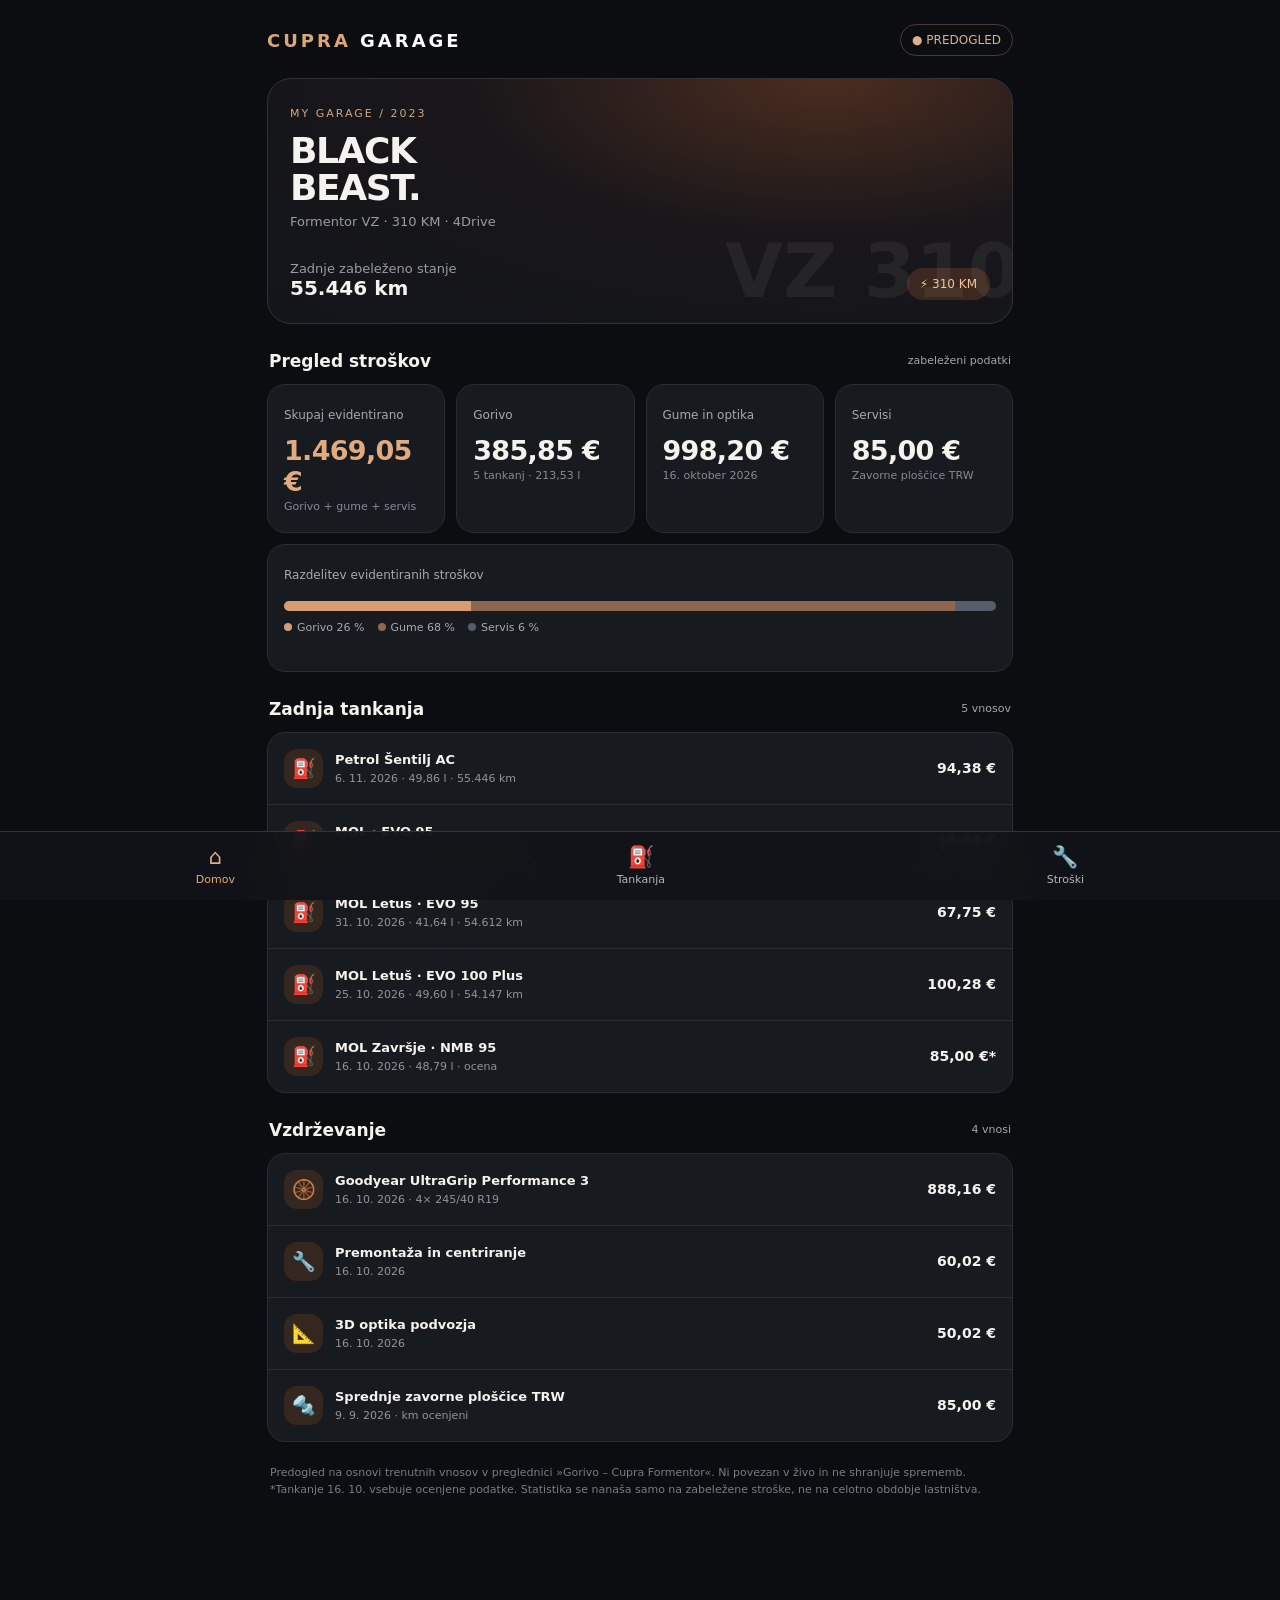
==== cupra-garage-preview.html @ 3c1d0a28 "Add files via upload" ====
<!doctype html><html lang="sl"><head><meta charset="utf-8"><meta name="viewport" content="width=device-width,initial-scale=1,viewport-fit=cover"><meta name="theme-color" content="#0d0f12"><title>Cupra Garage | Black Beast</title><style>:root{font-family:system-ui,-apple-system,Segoe UI,sans-serif;color:#f6f2ee;background:#0b0d10}*{box-sizing:border-box}body{margin:0}main{max-width:780px;margin:auto;padding:24px 17px 95px}.top{display:flex;align-items:center;justify-content:space-between;color:#c9c7c4;font-size:12px;letter-spacing:2px}.logo{font-weight:900;color:#d9a779;font-size:18px;letter-spacing:3px}.badge{border:1px solid #4a3a30;border-radius:40px;padding:8px 11px;color:#dcb18b;letter-spacing:0}.hero{margin-top:22px;background:radial-gradient(ellipse at 75% 0%,#4b2c1f 0%,#19171a 45%,#12151a 100%);border:1px solid #373034;border-radius:24px;padding:28px 22px 23px;min-height:225px;position:relative;overflow:hidden}.hero:after{content:'VZ 310';position:absolute;right:-8px;bottom:8px;font-size:75px;font-weight:900;opacity:.06;white-space:nowrap}.eyebrow{color:#d4a47f;font-size:11px;letter-spacing:2px;text-transform:uppercase}h1{font-size:36px;line-height:1.04;margin:12px 0 7px;letter-spacing:-1.4px}.muted{color:#9b9ca3;font-size:13px}.hero strong{font-size:20px}.hero .bottom{margin-top:32px;display:flex;justify-content:space-between;align-items:end}.pill{color:#f2c39d;background:#3c2820;border-radius:40px;padding:9px 13px;font-size:12px}.section{display:flex;justify-content:space-between;align-items:center;margin:27px 2px 13px}h2{font-size:17px;margin:0}.section span{color:#a6a6aa;font-size:11px}.grid{display:grid;grid-template-columns:1fr 1fr;gap:11px}.card{background:#171a1f;border:1px solid #292d33;border-radius:18px;padding:19px 16px;min-height:128px}.card small{color:#a6a8ae;font-size:12px}.value{font-size:27px;font-weight:800;margin:12px 0 3px;letter-spacing:-.7px}.value.copper{color:#e1ab7f}.hint{font-size:11px;color:#868b94}.wide{grid-column:span 2}.bar{height:10px;border-radius:20px;background:#303137;overflow:hidden;margin:18px 0 10px;display:flex}.bar i{display:block;background:#d89c72}.bar i:nth-child(2){background:#8f6651}.bar i:nth-child(3){background:#555d6b}.legend{display:flex;gap:13px;flex-wrap:wrap;font-size:11px;color:#aaa}.dot{display:inline-block;width:8px;height:8px;border-radius:100%;background:#d89c72;margin-right:5px}.list{background:#171a1f;border:1px solid #292d33;border-radius:18px;overflow:hidden}.row{display:flex;justify-content:space-between;align-items:center;gap:12px;padding:16px;border-bottom:1px solid #2a2c32}.row:last-child{border:0}.icon{height:39px;width:39px;border-radius:13px;background:#33271f;display:grid;place-items:center;font-size:19px;flex-shrink:0}.desc{flex:1;min-width:0}.desc b{font-size:13px;display:block}.desc small{font-size:11px;color:#92949b;display:block;margin-top:5px}.amount{font-size:14px;font-weight:800;white-space:nowrap}.foot{color:#777d87;font-size:11px;line-height:1.6;margin:22px 3px}.nav{position:fixed;bottom:0;left:0;right:0;background:#121418ed;backdrop-filter:blur(12px);border-top:1px solid #32343b;display:flex;justify-content:space-around;padding:13px 5px max(14px,env(safe-area-inset-bottom));z-index:5}.nav a{font-size:11px;text-decoration:none;color:#b5b6bd;text-align:center}.nav a.active{color:#e1ab7f}.nav a span{display:block;font-size:21px;margin-bottom:4px}@media(min-width:700px){.grid{grid-template-columns:repeat(4,1fr)}.wide{grid-column:span 4}}</style></head><body><main><div class="top"><div class="logo">CUPRA <span style="color:#fff">GARAGE</span></div><div class="badge">● PREDOGLED</div></div><section class="hero"><div class="eyebrow">MY GARAGE / 2023</div><h1>BLACK<br>BEAST.</h1><div class="muted">Formentor VZ · 310 KM · 4Drive</div><div class="bottom"><div><div class="muted">Zadnje zabeleženo stanje</div><strong>55.446 km</strong></div><div class="pill">⚡ 310 KM</div></div></section><div class="section"><h2>Pregled stroškov</h2><span>zabeleženi podatki</span></div><div class="grid"><div class="card"><small>Skupaj evidentirano</small><div class="value copper">1.469,05 €</div><div class="hint">Gorivo + gume + servis</div></div><div class="card"><small>Gorivo</small><div class="value">385,85 €</div><div class="hint">5 tankanj · 213,53 l</div></div><div class="card"><small>Gume in optika</small><div class="value">998,20 €</div><div class="hint">16. oktober 2026</div></div><div class="card"><small>Servisi</small><div class="value">85,00 €</div><div class="hint">Zavorne ploščice TRW</div></div><div class="card wide"><small>Razdelitev evidentiranih stroškov</small><div class="bar"><i style="width:26.28%"></i><i style="width:67.99%"></i><i style="width:5.73%"></i></div><div class="legend"><span><i class="dot"></i>Gorivo 26 %</span><span><i class="dot" style="background:#8f6651"></i>Gume 68 %</span><span><i class="dot" style="background:#555d6b"></i>Servis 6 %</span></div></div></div><div class="section" id="tankanja"><h2>Zadnja tankanja</h2><span>5 vnosov</span></div><div class="list"><div class="row"><div class="icon">⛽</div><div class="desc"><b>Petrol Šentilj AC</b><small>6. 11. 2026 · 49,86 l · 55.446 km</small></div><div class="amount">94,38 €</div></div><div class="row"><div class="icon">⛽</div><div class="desc"><b>MOL · EVO 95</b><small>5. 11. 2026 · 23,64 l · 54.857 km</small></div><div class="amount">38,44 €</div></div><div class="row"><div class="icon">⛽</div><div class="desc"><b>MOL Letuš · EVO 95</b><small>31. 10. 2026 · 41,64 l · 54.612 km</small></div><div class="amount">67,75 €</div></div><div class="row"><div class="icon">⛽</div><div class="desc"><b>MOL Letuš · EVO 100 Plus</b><small>25. 10. 2026 · 49,60 l · 54.147 km</small></div><div class="amount">100,28 €</div></div><div class="row"><div class="icon">⛽</div><div class="desc"><b>MOL Završje · NMB 95</b><small>16. 10. 2026 · 48,79 l · ocena</small></div><div class="amount">85,00 €*</div></div></div><div class="section" id="stroski"><h2>Vzdrževanje</h2><span>4 vnosi</span></div><div class="list"><div class="row"><div class="icon">🛞</div><div class="desc"><b>Goodyear UltraGrip Performance 3</b><small>16. 10. 2026 · 4× 245/40 R19</small></div><div class="amount">888,16 €</div></div><div class="row"><div class="icon">🔧</div><div class="desc"><b>Premontaža in centriranje</b><small>16. 10. 2026</small></div><div class="amount">60,02 €</div></div><div class="row"><div class="icon">📐</div><div class="desc"><b>3D optika podvozja</b><small>16. 10. 2026</small></div><div class="amount">50,02 €</div></div><div class="row"><div class="icon">🔩</div><div class="desc"><b>Sprednje zavorne ploščice TRW</b><small>9. 9. 2026 · km ocenjeni</small></div><div class="amount">85,00 €</div></div></div><p class="foot">Predogled na osnovi trenutnih vnosov v preglednici »Gorivo – Cupra Formentor«. Ni povezan v živo in ne shranjuje sprememb. *Tankanje 16. 10. vsebuje ocenjene podatke. Statistika se nanaša samo na zabeležene stroške, ne na celotno obdobje lastništva.</p></main><nav class="nav"><a class="active" href="#"><span>⌂</span>Domov</a><a href="#tankanja"><span>⛽</span>Tankanja</a><a href="#stroski"><span>🔧</span>Stroški</a></nav></body></html>
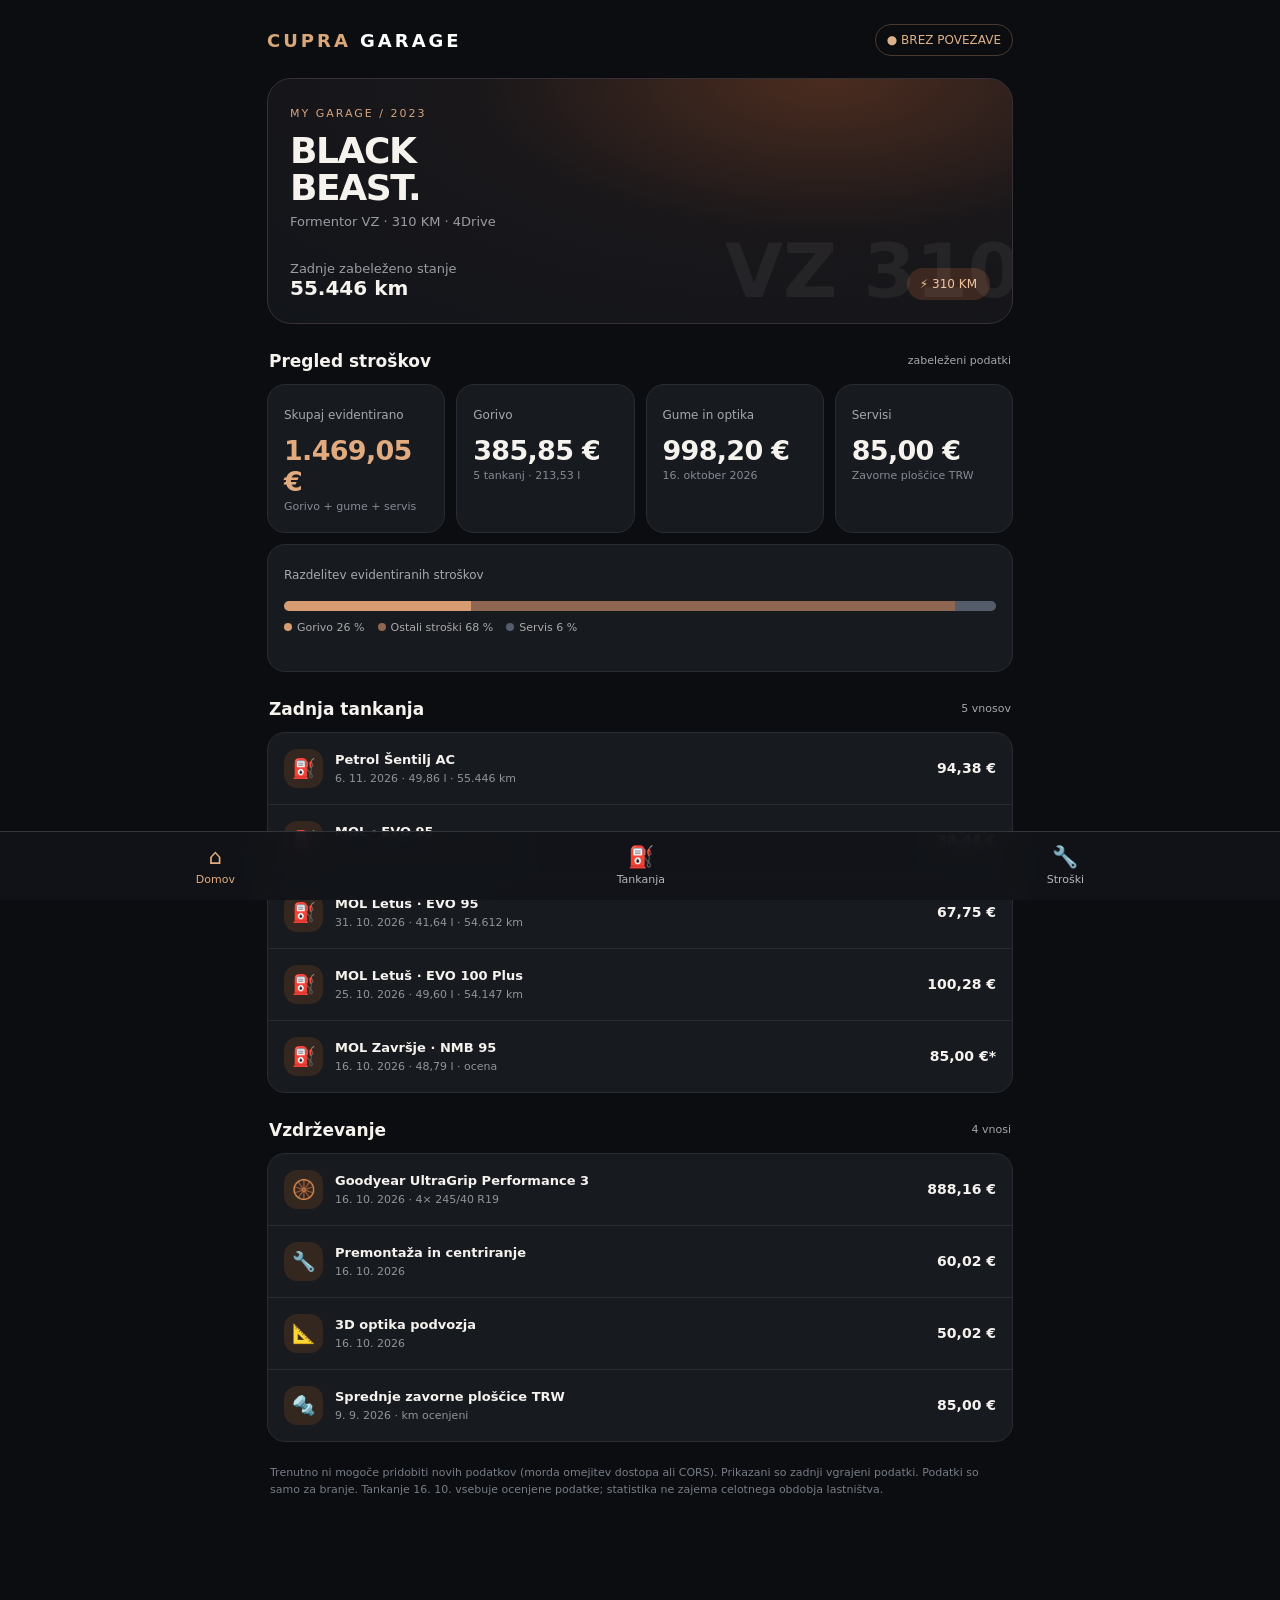
==== commit b2b416c9: "Add files via upload" ====
--- a/cupra-garage-preview.html
+++ b/cupra-garage-preview.html
@@ -1 +1,41 @@
-<!doctype html><html lang="sl"><head><meta charset="utf-8"><meta name="viewport" content="width=device-width,initial-scale=1,viewport-fit=cover"><meta name="theme-color" content="#0d0f12"><title>Cupra Garage | Black Beast</title><style>:root{font-family:system-ui,-apple-system,Segoe UI,sans-serif;color:#f6f2ee;background:#0b0d10}*{box-sizing:border-box}body{margin:0}main{max-width:780px;margin:auto;padding:24px 17px 95px}.top{display:flex;align-items:center;justify-content:space-between;color:#c9c7c4;font-size:12px;letter-spacing:2px}.logo{font-weight:900;color:#d9a779;font-size:18px;letter-spacing:3px}.badge{border:1px solid #4a3a30;border-radius:40px;padding:8px 11px;color:#dcb18b;letter-spacing:0}.hero{margin-top:22px;background:radial-gradient(ellipse at 75% 0%,#4b2c1f 0%,#19171a 45%,#12151a 100%);border:1px solid #373034;border-radius:24px;padding:28px 22px 23px;min-height:225px;position:relative;overflow:hidden}.hero:after{content:'VZ 310';position:absolute;right:-8px;bottom:8px;font-size:75px;font-weight:900;opacity:.06;white-space:nowrap}.eyebrow{color:#d4a47f;font-size:11px;letter-spacing:2px;text-transform:uppercase}h1{font-size:36px;line-height:1.04;margin:12px 0 7px;letter-spacing:-1.4px}.muted{color:#9b9ca3;font-size:13px}.hero strong{font-size:20px}.hero .bottom{margin-top:32px;display:flex;justify-content:space-between;align-items:end}.pill{color:#f2c39d;background:#3c2820;border-radius:40px;padding:9px 13px;font-size:12px}.section{display:flex;justify-content:space-between;align-items:center;margin:27px 2px 13px}h2{font-size:17px;margin:0}.section span{color:#a6a6aa;font-size:11px}.grid{display:grid;grid-template-columns:1fr 1fr;gap:11px}.card{background:#171a1f;border:1px solid #292d33;border-radius:18px;padding:19px 16px;min-height:128px}.card small{color:#a6a8ae;font-size:12px}.value{font-size:27px;font-weight:800;margin:12px 0 3px;letter-spacing:-.7px}.value.copper{color:#e1ab7f}.hint{font-size:11px;color:#868b94}.wide{grid-column:span 2}.bar{height:10px;border-radius:20px;background:#303137;overflow:hidden;margin:18px 0 10px;display:flex}.bar i{display:block;background:#d89c72}.bar i:nth-child(2){background:#8f6651}.bar i:nth-child(3){background:#555d6b}.legend{display:flex;gap:13px;flex-wrap:wrap;font-size:11px;color:#aaa}.dot{display:inline-block;width:8px;height:8px;border-radius:100%;background:#d89c72;margin-right:5px}.list{background:#171a1f;border:1px solid #292d33;border-radius:18px;overflow:hidden}.row{display:flex;justify-content:space-between;align-items:center;gap:12px;padding:16px;border-bottom:1px solid #2a2c32}.row:last-child{border:0}.icon{height:39px;width:39px;border-radius:13px;background:#33271f;display:grid;place-items:center;font-size:19px;flex-shrink:0}.desc{flex:1;min-width:0}.desc b{font-size:13px;display:block}.desc small{font-size:11px;color:#92949b;display:block;margin-top:5px}.amount{font-size:14px;font-weight:800;white-space:nowrap}.foot{color:#777d87;font-size:11px;line-height:1.6;margin:22px 3px}.nav{position:fixed;bottom:0;left:0;right:0;background:#121418ed;backdrop-filter:blur(12px);border-top:1px solid #32343b;display:flex;justify-content:space-around;padding:13px 5px max(14px,env(safe-area-inset-bottom));z-index:5}.nav a{font-size:11px;text-decoration:none;color:#b5b6bd;text-align:center}.nav a.active{color:#e1ab7f}.nav a span{display:block;font-size:21px;margin-bottom:4px}@media(min-width:700px){.grid{grid-template-columns:repeat(4,1fr)}.wide{grid-column:span 4}}</style></head><body><main><div class="top"><div class="logo">CUPRA <span style="color:#fff">GARAGE</span></div><div class="badge">● PREDOGLED</div></div><section class="hero"><div class="eyebrow">MY GARAGE / 2023</div><h1>BLACK<br>BEAST.</h1><div class="muted">Formentor VZ · 310 KM · 4Drive</div><div class="bottom"><div><div class="muted">Zadnje zabeleženo stanje</div><strong>55.446 km</strong></div><div class="pill">⚡ 310 KM</div></div></section><div class="section"><h2>Pregled stroškov</h2><span>zabeleženi podatki</span></div><div class="grid"><div class="card"><small>Skupaj evidentirano</small><div class="value copper">1.469,05 €</div><div class="hint">Gorivo + gume + servis</div></div><div class="card"><small>Gorivo</small><div class="value">385,85 €</div><div class="hint">5 tankanj · 213,53 l</div></div><div class="card"><small>Gume in optika</small><div class="value">998,20 €</div><div class="hint">16. oktober 2026</div></div><div class="card"><small>Servisi</small><div class="value">85,00 €</div><div class="hint">Zavorne ploščice TRW</div></div><div class="card wide"><small>Razdelitev evidentiranih stroškov</small><div class="bar"><i style="width:26.28%"></i><i style="width:67.99%"></i><i style="width:5.73%"></i></div><div class="legend"><span><i class="dot"></i>Gorivo 26 %</span><span><i class="dot" style="background:#8f6651"></i>Gume 68 %</span><span><i class="dot" style="background:#555d6b"></i>Servis 6 %</span></div></div></div><div class="section" id="tankanja"><h2>Zadnja tankanja</h2><span>5 vnosov</span></div><div class="list"><div class="row"><div class="icon">⛽</div><div class="desc"><b>Petrol Šentilj AC</b><small>6. 11. 2026 · 49,86 l · 55.446 km</small></div><div class="amount">94,38 €</div></div><div class="row"><div class="icon">⛽</div><div class="desc"><b>MOL · EVO 95</b><small>5. 11. 2026 · 23,64 l · 54.857 km</small></div><div class="amount">38,44 €</div></div><div class="row"><div class="icon">⛽</div><div class="desc"><b>MOL Letuš · EVO 95</b><small>31. 10. 2026 · 41,64 l · 54.612 km</small></div><div class="amount">67,75 €</div></div><div class="row"><div class="icon">⛽</div><div class="desc"><b>MOL Letuš · EVO 100 Plus</b><small>25. 10. 2026 · 49,60 l · 54.147 km</small></div><div class="amount">100,28 €</div></div><div class="row"><div class="icon">⛽</div><div class="desc"><b>MOL Završje · NMB 95</b><small>16. 10. 2026 · 48,79 l · ocena</small></div><div class="amount">85,00 €*</div></div></div><div class="section" id="stroski"><h2>Vzdrževanje</h2><span>4 vnosi</span></div><div class="list"><div class="row"><div class="icon">🛞</div><div class="desc"><b>Goodyear UltraGrip Performance 3</b><small>16. 10. 2026 · 4× 245/40 R19</small></div><div class="amount">888,16 €</div></div><div class="row"><div class="icon">🔧</div><div class="desc"><b>Premontaža in centriranje</b><small>16. 10. 2026</small></div><div class="amount">60,02 €</div></div><div class="row"><div class="icon">📐</div><div class="desc"><b>3D optika podvozja</b><small>16. 10. 2026</small></div><div class="amount">50,02 €</div></div><div class="row"><div class="icon">🔩</div><div class="desc"><b>Sprednje zavorne ploščice TRW</b><small>9. 9. 2026 · km ocenjeni</small></div><div class="amount">85,00 €</div></div></div><p class="foot">Predogled na osnovi trenutnih vnosov v preglednici »Gorivo – Cupra Formentor«. Ni povezan v živo in ne shranjuje sprememb. *Tankanje 16. 10. vsebuje ocenjene podatke. Statistika se nanaša samo na zabeležene stroške, ne na celotno obdobje lastništva.</p></main><nav class="nav"><a class="active" href="#"><span>⌂</span>Domov</a><a href="#tankanja"><span>⛽</span>Tankanja</a><a href="#stroski"><span>🔧</span>Stroški</a></nav></body></html>
+<!doctype html><html lang="sl"><head><meta charset="utf-8"><meta name="viewport" content="width=device-width,initial-scale=1,viewport-fit=cover"><meta name="theme-color" content="#0d0f12"><title>Cupra Garage | Black Beast</title><style>:root{font-family:system-ui,-apple-system,Segoe UI,sans-serif;color:#f6f2ee;background:#0b0d10}*{box-sizing:border-box}body{margin:0}main{max-width:780px;margin:auto;padding:24px 17px 95px}.top{display:flex;align-items:center;justify-content:space-between;color:#c9c7c4;font-size:12px;letter-spacing:2px}.logo{font-weight:900;color:#d9a779;font-size:18px;letter-spacing:3px}.badge{border:1px solid #4a3a30;border-radius:40px;padding:8px 11px;color:#dcb18b;letter-spacing:0}.hero{margin-top:22px;background:radial-gradient(ellipse at 75% 0%,#4b2c1f 0%,#19171a 45%,#12151a 100%);border:1px solid #373034;border-radius:24px;padding:28px 22px 23px;min-height:225px;position:relative;overflow:hidden}.hero:after{content:'VZ 310';position:absolute;right:-8px;bottom:8px;font-size:75px;font-weight:900;opacity:.06;white-space:nowrap}.eyebrow{color:#d4a47f;font-size:11px;letter-spacing:2px;text-transform:uppercase}h1{font-size:36px;line-height:1.04;margin:12px 0 7px;letter-spacing:-1.4px}.muted{color:#9b9ca3;font-size:13px}.hero strong{font-size:20px}.hero .bottom{margin-top:32px;display:flex;justify-content:space-between;align-items:end}.pill{color:#f2c39d;background:#3c2820;border-radius:40px;padding:9px 13px;font-size:12px}.section{display:flex;justify-content:space-between;align-items:center;margin:27px 2px 13px}h2{font-size:17px;margin:0}.section span{color:#a6a6aa;font-size:11px}.grid{display:grid;grid-template-columns:1fr 1fr;gap:11px}.card{background:#171a1f;border:1px solid #292d33;border-radius:18px;padding:19px 16px;min-height:128px}.card small{color:#a6a8ae;font-size:12px}.value{font-size:27px;font-weight:800;margin:12px 0 3px;letter-spacing:-.7px}.value.copper{color:#e1ab7f}.hint{font-size:11px;color:#868b94}.wide{grid-column:span 2}.bar{height:10px;border-radius:20px;background:#303137;overflow:hidden;margin:18px 0 10px;display:flex}.bar i{display:block;background:#d89c72}.bar i:nth-child(2){background:#8f6651}.bar i:nth-child(3){background:#555d6b}.legend{display:flex;gap:13px;flex-wrap:wrap;font-size:11px;color:#aaa}.dot{display:inline-block;width:8px;height:8px;border-radius:100%;background:#d89c72;margin-right:5px}.list{background:#171a1f;border:1px solid #292d33;border-radius:18px;overflow:hidden}.row{display:flex;justify-content:space-between;align-items:center;gap:12px;padding:16px;border-bottom:1px solid #2a2c32}.row:last-child{border:0}.icon{height:39px;width:39px;border-radius:13px;background:#33271f;display:grid;place-items:center;font-size:19px;flex-shrink:0}.desc{flex:1;min-width:0}.desc b{font-size:13px;display:block}.desc small{font-size:11px;color:#92949b;display:block;margin-top:5px}.amount{font-size:14px;font-weight:800;white-space:nowrap}.foot{color:#777d87;font-size:11px;line-height:1.6;margin:22px 3px}.nav{position:fixed;bottom:0;left:0;right:0;background:#121418ed;backdrop-filter:blur(12px);border-top:1px solid #32343b;display:flex;justify-content:space-around;padding:13px 5px max(14px,env(safe-area-inset-bottom));z-index:5}.nav a{font-size:11px;text-decoration:none;color:#b5b6bd;text-align:center}.nav a.active{color:#e1ab7f}.nav a span{display:block;font-size:21px;margin-bottom:4px}@media(min-width:700px){.grid{grid-template-columns:repeat(4,1fr)}.wide{grid-column:span 4}}</style></head><body><main><div class="top"><div class="logo">CUPRA <span style="color:#fff">GARAGE</span></div><div class="badge">● POVEZOVANJE</div></div><section class="hero"><div class="eyebrow">MY GARAGE / 2023</div><h1>BLACK<br>BEAST.</h1><div class="muted">Formentor VZ · 310 KM · 4Drive</div><div class="bottom"><div><div class="muted">Zadnje zabeleženo stanje</div><strong id="odometer">55.446 km</strong></div><div class="pill">⚡ 310 KM</div></div></section><div class="section"><h2>Pregled stroškov</h2><span>zabeleženi podatki</span></div><div class="grid"><div class="card"><small>Skupaj evidentirano</small><div class="value copper"><span id="total">1.469,05 €</span></div><div class="hint">Gorivo + gume + servis</div></div><div class="card"><small>Gorivo</small><div class="value"><span id="fuelSum">385,85 €</span></div><div class="hint"><span id="fuelHint">5 tankanj · 213,53 l</span></div></div><div class="card"><small>Gume in optika</small><div class="value"><span id="costSum">998,20 €</span></div><div class="hint">16. oktober 2026</div></div><div class="card"><small>Servisi</small><div class="value"><span id="serviceSum">85,00 €</span></div><div class="hint">Zavorne ploščice TRW</div></div><div class="card wide"><small>Razdelitev evidentiranih stroškov</small><div class="bar"><i id="fuelBar" style="width:26.28%"></i><i id="costBar" style="width:67.99%"></i><i id="serviceBar" style="width:5.73%"></i></div><div class="legend"><span><i class="dot"></i><span id="fuelPct">Gorivo 26 %</span></span><span><i class="dot" style="background:#8f6651"></i><span id="costPct">Ostali stroški 68 %</span></span><span><i class="dot" style="background:#555d6b"></i><span id="servicePct">Servis 6 %</span></span></div></div></div><div class="section" id="tankanja"><h2>Zadnja tankanja</h2><span id="fuelCount">5 vnosov</span></div><div class="list" id="fuelList"><div class="row"><div class="icon">⛽</div><div class="desc"><b>Petrol Šentilj AC</b><small>6. 11. 2026 · 49,86 l · 55.446 km</small></div><div class="amount">94,38 €</div></div><div class="row"><div class="icon">⛽</div><div class="desc"><b>MOL · EVO 95</b><small>5. 11. 2026 · 23,64 l · 54.857 km</small></div><div class="amount">38,44 €</div></div><div class="row"><div class="icon">⛽</div><div class="desc"><b>MOL Letuš · EVO 95</b><small>31. 10. 2026 · 41,64 l · 54.612 km</small></div><div class="amount">67,75 €</div></div><div class="row"><div class="icon">⛽</div><div class="desc"><b>MOL Letuš · EVO 100 Plus</b><small>25. 10. 2026 · 49,60 l · 54.147 km</small></div><div class="amount">100,28 €</div></div><div class="row"><div class="icon">⛽</div><div class="desc"><b>MOL Završje · NMB 95</b><small>16. 10. 2026 · 48,79 l · ocena</small></div><div class="amount">85,00 €*</div></div></div><div class="section" id="stroski"><h2>Vzdrževanje</h2><span id="maintenanceCount">4 vnosi</span></div><div class="list" id="maintenanceList"><div class="row"><div class="icon">🛞</div><div class="desc"><b>Goodyear UltraGrip Performance 3</b><small>16. 10. 2026 · 4× 245/40 R19</small></div><div class="amount">888,16 €</div></div><div class="row"><div class="icon">🔧</div><div class="desc"><b>Premontaža in centriranje</b><small>16. 10. 2026</small></div><div class="amount">60,02 €</div></div><div class="row"><div class="icon">📐</div><div class="desc"><b>3D optika podvozja</b><small>16. 10. 2026</small></div><div class="amount">50,02 €</div></div><div class="row"><div class="icon">🔩</div><div class="desc"><b>Sprednje zavorne ploščice TRW</b><small>9. 9. 2026 · km ocenjeni</small></div><div class="amount"><span id="serviceSum">85,00 €</span></div></div></div><p class="foot"><span id="syncStatus">Prikazani so zadnji vgrajeni podatki. Povezujem se s preglednico …</span> Podatki so samo za branje. Tankanje 16. 10. vsebuje ocenjene podatke; statistika ne zajema celotnega obdobja lastništva.</p></main><nav class="nav"><a class="active" href="#"><span>⌂</span>Domov</a><a href="#tankanja"><span>⛽</span>Tankanja</a><a href="#stroski"><span>🔧</span>Stroški</a></nav><script>
+const API_URL='https://script.google.com/macros/s/AKfycbz-SVo5EAgJ5OtuRPjExU_SezVSRRX81LytZXfT2G-XsERzn677CKY4XsHwgW8qG3YYng/exec';
+const $=id=>document.getElementById(id);
+const num=v=>{const t=String(v??'').replace(/\s/g,'').replace(/[^0-9,.-]/g,'');return Number(t.includes(',')?t.replace(/\./g,'').replace(',','.'):t)||0};
+const eur=v=>new Intl.NumberFormat('sl-SI',{style:'currency',currency:'EUR'}).format(v);
+const km=v=>new Intl.NumberFormat('sl-SI',{maximumFractionDigits:0}).format(v)+' km';
+const esc=v=>String(v??'').replace(/[&<>"']/g,c=>({'&':'&amp;','<':'&lt;','>':'&gt;','"':'&quot;',"'":'&#39;'}[c]));
+const row=(icon,title,detail,amount)=>`<div class="row"><div class="icon">${icon}</div><div class="desc"><b>${esc(title)}</b><small>${esc(detail)}</small></div><div class="amount">${eur(amount)}</div></div>`;
+const dateKey=v=>{const m=String(v||'').match(/(\d{1,2})\.\s*(\d{1,2})\.\s*(\d{4})/);return m?Number(m[3])*10000+Number(m[2])*100+Number(m[1]):0};
+async function sync(){
+ try{
+  const response=await fetch(API_URL+'?t='+Date.now(),{redirect:'follow',cache:'no-store'});
+  if(!response.ok)throw new Error('HTTP '+response.status);
+  const data=await response.json();
+  if(data.status!=='ok'||!Array.isArray(data.fuel)||!Array.isArray(data.costs)||!Array.isArray(data.services))throw new Error('Nepričakovan odgovor API');
+  const fuel=data.fuel, costs=data.costs, services=data.services;
+  const fs=fuel.reduce((a,r)=>a+num(r['Znesek (€)']),0);
+  const cs=costs.reduce((a,r)=>a+num(r['Znesek (€)']),0);
+  const ss=services.reduce((a,r)=>a+num(r['Strošek (€)']),0);
+  const sum=fs+cs+ss;
+  $('total').textContent=eur(sum);$('fuelSum').textContent=eur(fs);$('costSum').textContent=eur(cs);$('serviceSum').textContent=eur(ss);
+  const liters=fuel.reduce((a,r)=>a+num(r['Litri (izračun)']),0);
+  $('fuelHint').textContent=`${fuel.length} tankanj · ${new Intl.NumberFormat('sl-SI',{maximumFractionDigits:2}).format(liters)} l`;
+  const odos=[...fuel.map(r=>num(r['Kilometri'])),...costs.map(r=>num(r['Kilometri'])),...services.map(r=>num(r['Kilometri']))].filter(Boolean);
+  if(odos.length)$('odometer').textContent=km(Math.max(...odos));
+  for(const [key,val] of [['fuel',fs],['cost',cs],['service',ss]]){
+   $(key+'Bar').style.width=(sum?100*val/sum:0)+'%';
+   $(key+'Pct').textContent=({fuel:'Gorivo ',cost:'Ostali stroški ',service:'Servisi '})[key]+(sum?Math.round(100*val/sum):0)+' %';
+  }
+  const sortedFuel=[...fuel].sort((a,b)=>dateKey(b['Datum'])-dateKey(a['Datum']));
+  $('fuelList').innerHTML=sortedFuel.map(r=>row('⛽',r['Črpalka']||'Tankanje',`${r['Datum']||''} · ${r['Litri (izračun)']||'?'} l · ${r['Kilometri']?km(num(r['Kilometri'])):'brez km'}${/ocen/i.test(r['Opomba']||'')?' · ocena':''}`,num(r['Znesek (€)']))).join('')||'<div class="row">Ni vnosov</div>';
+  $('fuelCount').textContent=fuel.length+' vnosov';
+  const all=[...costs.map(r=>({date:r['Datum'],title:r['Opis']||r['Kategorija'],detail:r['Kategorija']||'',amount:num(r['Znesek (€)']),icon:'🛞'})),...services.map(r=>({date:r['Datum'],title:r['Opravljeno delo']||r['Vrsta servisa'],detail:r['Vrsta servisa']||'',amount:num(r['Strošek (€)']),icon:'🔧'}))].sort((a,b)=>dateKey(b.date)-dateKey(a.date));
+  $('maintenanceList').innerHTML=all.map(r=>row(r.icon,r.title,`${r.date||''} · ${r.detail}`,r.amount)).join('')||'<div class="row">Ni vnosov</div>';
+  $('maintenanceCount').textContent=all.length+' vnosov';
+  document.querySelector('.badge').textContent='● POVEZANO';
+  $('syncStatus').textContent='Podatki iz Google Sheets, osveženi '+new Date().toLocaleString('sl-SI')+'.';
+ }catch(e){console.error('Cupra Garage sync:',e);document.querySelector('.badge').textContent='● BREZ POVEZAVE';$('syncStatus').textContent='Trenutno ni mogoče pridobiti novih podatkov (morda omejitev dostopa ali CORS). Prikazani so zadnji vgrajeni podatki. ';}
+}
+sync();
+</script></body></html>
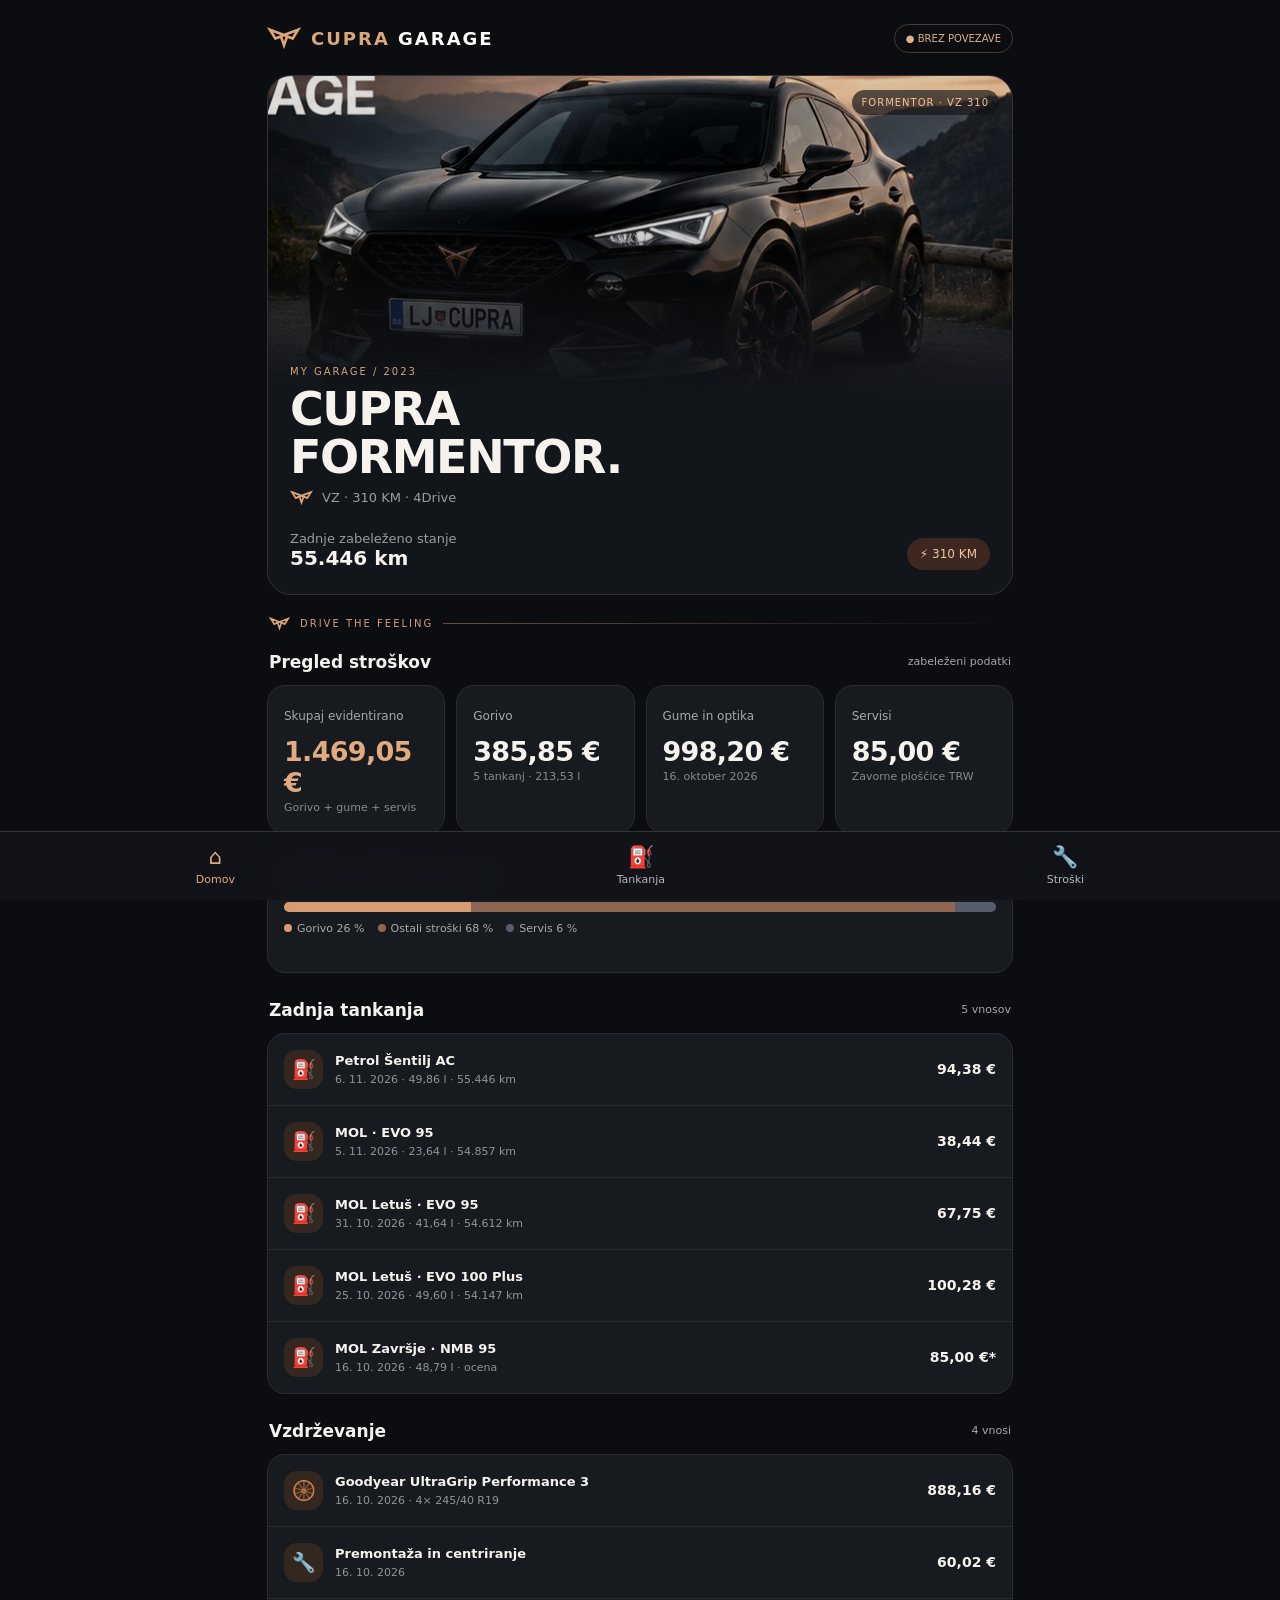
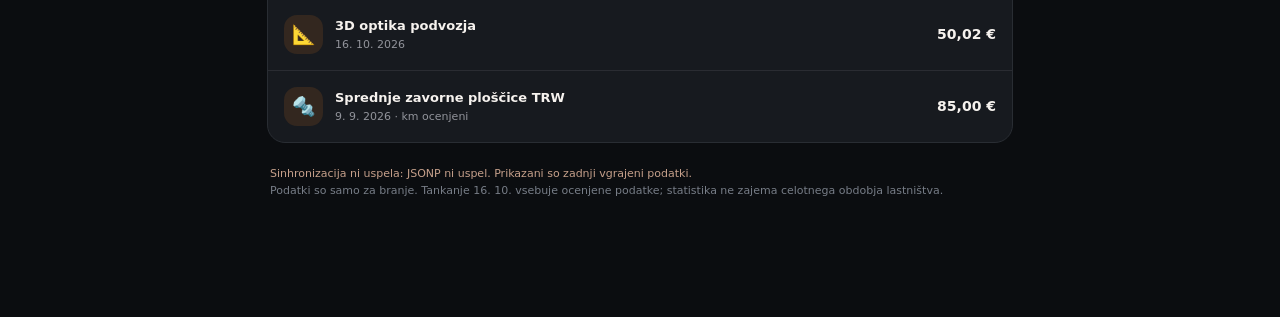
==== commit 99f64f8d: "Add files via upload" ====
--- a/cupra-garage-preview.html
+++ b/cupra-garage-preview.html
@@ -1,4 +1,9 @@
-<!doctype html><html lang="sl"><head><meta charset="utf-8"><meta name="viewport" content="width=device-width,initial-scale=1,viewport-fit=cover"><meta name="theme-color" content="#0d0f12"><title>Cupra Garage | Black Beast</title><style>:root{font-family:system-ui,-apple-system,Segoe UI,sans-serif;color:#f6f2ee;background:#0b0d10}*{box-sizing:border-box}body{margin:0}main{max-width:780px;margin:auto;padding:24px 17px 95px}.top{display:flex;align-items:center;justify-content:space-between;color:#c9c7c4;font-size:12px;letter-spacing:2px}.logo{font-weight:900;color:#d9a779;font-size:18px;letter-spacing:3px}.badge{border:1px solid #4a3a30;border-radius:40px;padding:8px 11px;color:#dcb18b;letter-spacing:0}.hero{margin-top:22px;background:radial-gradient(ellipse at 75% 0%,#4b2c1f 0%,#19171a 45%,#12151a 100%);border:1px solid #373034;border-radius:24px;padding:28px 22px 23px;min-height:225px;position:relative;overflow:hidden}.hero:after{content:'VZ 310';position:absolute;right:-8px;bottom:8px;font-size:75px;font-weight:900;opacity:.06;white-space:nowrap}.eyebrow{color:#d4a47f;font-size:11px;letter-spacing:2px;text-transform:uppercase}h1{font-size:36px;line-height:1.04;margin:12px 0 7px;letter-spacing:-1.4px}.muted{color:#9b9ca3;font-size:13px}.hero strong{font-size:20px}.hero .bottom{margin-top:32px;display:flex;justify-content:space-between;align-items:end}.pill{color:#f2c39d;background:#3c2820;border-radius:40px;padding:9px 13px;font-size:12px}.section{display:flex;justify-content:space-between;align-items:center;margin:27px 2px 13px}h2{font-size:17px;margin:0}.section span{color:#a6a6aa;font-size:11px}.grid{display:grid;grid-template-columns:1fr 1fr;gap:11px}.card{background:#171a1f;border:1px solid #292d33;border-radius:18px;padding:19px 16px;min-height:128px}.card small{color:#a6a8ae;font-size:12px}.value{font-size:27px;font-weight:800;margin:12px 0 3px;letter-spacing:-.7px}.value.copper{color:#e1ab7f}.hint{font-size:11px;color:#868b94}.wide{grid-column:span 2}.bar{height:10px;border-radius:20px;background:#303137;overflow:hidden;margin:18px 0 10px;display:flex}.bar i{display:block;background:#d89c72}.bar i:nth-child(2){background:#8f6651}.bar i:nth-child(3){background:#555d6b}.legend{display:flex;gap:13px;flex-wrap:wrap;font-size:11px;color:#aaa}.dot{display:inline-block;width:8px;height:8px;border-radius:100%;background:#d89c72;margin-right:5px}.list{background:#171a1f;border:1px solid #292d33;border-radius:18px;overflow:hidden}.row{display:flex;justify-content:space-between;align-items:center;gap:12px;padding:16px;border-bottom:1px solid #2a2c32}.row:last-child{border:0}.icon{height:39px;width:39px;border-radius:13px;background:#33271f;display:grid;place-items:center;font-size:19px;flex-shrink:0}.desc{flex:1;min-width:0}.desc b{font-size:13px;display:block}.desc small{font-size:11px;color:#92949b;display:block;margin-top:5px}.amount{font-size:14px;font-weight:800;white-space:nowrap}.foot{color:#777d87;font-size:11px;line-height:1.6;margin:22px 3px}.nav{position:fixed;bottom:0;left:0;right:0;background:#121418ed;backdrop-filter:blur(12px);border-top:1px solid #32343b;display:flex;justify-content:space-around;padding:13px 5px max(14px,env(safe-area-inset-bottom));z-index:5}.nav a{font-size:11px;text-decoration:none;color:#b5b6bd;text-align:center}.nav a.active{color:#e1ab7f}.nav a span{display:block;font-size:21px;margin-bottom:4px}@media(min-width:700px){.grid{grid-template-columns:repeat(4,1fr)}.wide{grid-column:span 4}}</style></head><body><main><div class="top"><div class="logo">CUPRA <span style="color:#fff">GARAGE</span></div><div class="badge">● POVEZOVANJE</div></div><section class="hero"><div class="eyebrow">MY GARAGE / 2023</div><h1>BLACK<br>BEAST.</h1><div class="muted">Formentor VZ · 310 KM · 4Drive</div><div class="bottom"><div><div class="muted">Zadnje zabeleženo stanje</div><strong id="odometer">55.446 km</strong></div><div class="pill">⚡ 310 KM</div></div></section><div class="section"><h2>Pregled stroškov</h2><span>zabeleženi podatki</span></div><div class="grid"><div class="card"><small>Skupaj evidentirano</small><div class="value copper"><span id="total">1.469,05 €</span></div><div class="hint">Gorivo + gume + servis</div></div><div class="card"><small>Gorivo</small><div class="value"><span id="fuelSum">385,85 €</span></div><div class="hint"><span id="fuelHint">5 tankanj · 213,53 l</span></div></div><div class="card"><small>Gume in optika</small><div class="value"><span id="costSum">998,20 €</span></div><div class="hint">16. oktober 2026</div></div><div class="card"><small>Servisi</small><div class="value"><span id="serviceSum">85,00 €</span></div><div class="hint">Zavorne ploščice TRW</div></div><div class="card wide"><small>Razdelitev evidentiranih stroškov</small><div class="bar"><i id="fuelBar" style="width:26.28%"></i><i id="costBar" style="width:67.99%"></i><i id="serviceBar" style="width:5.73%"></i></div><div class="legend"><span><i class="dot"></i><span id="fuelPct">Gorivo 26 %</span></span><span><i class="dot" style="background:#8f6651"></i><span id="costPct">Ostali stroški 68 %</span></span><span><i class="dot" style="background:#555d6b"></i><span id="servicePct">Servis 6 %</span></span></div></div></div><div class="section" id="tankanja"><h2>Zadnja tankanja</h2><span id="fuelCount">5 vnosov</span></div><div class="list" id="fuelList"><div class="row"><div class="icon">⛽</div><div class="desc"><b>Petrol Šentilj AC</b><small>6. 11. 2026 · 49,86 l · 55.446 km</small></div><div class="amount">94,38 €</div></div><div class="row"><div class="icon">⛽</div><div class="desc"><b>MOL · EVO 95</b><small>5. 11. 2026 · 23,64 l · 54.857 km</small></div><div class="amount">38,44 €</div></div><div class="row"><div class="icon">⛽</div><div class="desc"><b>MOL Letuš · EVO 95</b><small>31. 10. 2026 · 41,64 l · 54.612 km</small></div><div class="amount">67,75 €</div></div><div class="row"><div class="icon">⛽</div><div class="desc"><b>MOL Letuš · EVO 100 Plus</b><small>25. 10. 2026 · 49,60 l · 54.147 km</small></div><div class="amount">100,28 €</div></div><div class="row"><div class="icon">⛽</div><div class="desc"><b>MOL Završje · NMB 95</b><small>16. 10. 2026 · 48,79 l · ocena</small></div><div class="amount">85,00 €*</div></div></div><div class="section" id="stroski"><h2>Vzdrževanje</h2><span id="maintenanceCount">4 vnosi</span></div><div class="list" id="maintenanceList"><div class="row"><div class="icon">🛞</div><div class="desc"><b>Goodyear UltraGrip Performance 3</b><small>16. 10. 2026 · 4× 245/40 R19</small></div><div class="amount">888,16 €</div></div><div class="row"><div class="icon">🔧</div><div class="desc"><b>Premontaža in centriranje</b><small>16. 10. 2026</small></div><div class="amount">60,02 €</div></div><div class="row"><div class="icon">📐</div><div class="desc"><b>3D optika podvozja</b><small>16. 10. 2026</small></div><div class="amount">50,02 €</div></div><div class="row"><div class="icon">🔩</div><div class="desc"><b>Sprednje zavorne ploščice TRW</b><small>9. 9. 2026 · km ocenjeni</small></div><div class="amount"><span id="serviceSum">85,00 €</span></div></div></div><p class="foot"><span id="syncStatus">Prikazani so zadnji vgrajeni podatki. Povezujem se s preglednico …</span> Podatki so samo za branje. Tankanje 16. 10. vsebuje ocenjene podatke; statistika ne zajema celotnega obdobja lastništva.</p></main><nav class="nav"><a class="active" href="#"><span>⌂</span>Domov</a><a href="#tankanja"><span>⛽</span>Tankanja</a><a href="#stroski"><span>🔧</span>Stroški</a></nav><script>
+<!doctype html><html lang="sl"><head><meta charset="utf-8"><meta name="viewport" content="width=device-width,initial-scale=1,viewport-fit=cover"><meta name="theme-color" content="#0d0f12"><title>Cupra Garage | Formentor VZ 310</title><style>:root{font-family:system-ui,-apple-system,Segoe UI,sans-serif;color:#f6f2ee;background:#0b0d10}*{box-sizing:border-box}body{margin:0}main{max-width:780px;margin:auto;padding:24px 17px 95px}.top{display:flex;align-items:center;justify-content:space-between;color:#c9c7c4;font-size:12px;letter-spacing:2px}.logo{font-weight:900;color:#d9a779;font-size:18px;letter-spacing:3px}.badge{border:1px solid #4a3a30;border-radius:40px;padding:8px 11px;color:#dcb18b;letter-spacing:0}.hero{margin-top:22px;background:radial-gradient(ellipse at 75% 0%,#4b2c1f 0%,#19171a 45%,#12151a 100%);border:1px solid #373034;border-radius:24px;padding:28px 22px 23px;min-height:225px;position:relative;overflow:hidden}.hero:after{content:'VZ 310';position:absolute;right:-8px;bottom:8px;font-size:75px;font-weight:900;opacity:.06;white-space:nowrap}.eyebrow{color:#d4a47f;font-size:11px;letter-spacing:2px;text-transform:uppercase}h1{font-size:36px;line-height:1.04;margin:12px 0 7px;letter-spacing:-1.4px}.muted{color:#9b9ca3;font-size:13px}.hero strong{font-size:20px}.hero .bottom{margin-top:32px;display:flex;justify-content:space-between;align-items:end}.pill{color:#f2c39d;background:#3c2820;border-radius:40px;padding:9px 13px;font-size:12px}.section{display:flex;justify-content:space-between;align-items:center;margin:27px 2px 13px}h2{font-size:17px;margin:0}.section span{color:#a6a6aa;font-size:11px}.grid{display:grid;grid-template-columns:1fr 1fr;gap:11px}.card{background:#171a1f;border:1px solid #292d33;border-radius:18px;padding:19px 16px;min-height:128px}.card small{color:#a6a8ae;font-size:12px}.value{font-size:27px;font-weight:800;margin:12px 0 3px;letter-spacing:-.7px}.value.copper{color:#e1ab7f}.hint{font-size:11px;color:#868b94}.wide{grid-column:span 2}.bar{height:10px;border-radius:20px;background:#303137;overflow:hidden;margin:18px 0 10px;display:flex}.bar i{display:block;background:#d89c72}.bar i:nth-child(2){background:#8f6651}.bar i:nth-child(3){background:#555d6b}.legend{display:flex;gap:13px;flex-wrap:wrap;font-size:11px;color:#aaa}.dot{display:inline-block;width:8px;height:8px;border-radius:100%;background:#d89c72;margin-right:5px}.list{background:#171a1f;border:1px solid #292d33;border-radius:18px;overflow:hidden}.row{display:flex;justify-content:space-between;align-items:center;gap:12px;padding:16px;border-bottom:1px solid #2a2c32}.row:last-child{border:0}.icon{height:39px;width:39px;border-radius:13px;background:#33271f;display:grid;place-items:center;font-size:19px;flex-shrink:0}.desc{flex:1;min-width:0}.desc b{font-size:13px;display:block}.desc small{font-size:11px;color:#92949b;display:block;margin-top:5px}.amount{font-size:14px;font-weight:800;white-space:nowrap}.foot{color:#777d87;font-size:11px;line-height:1.6;margin:22px 3px}.nav{position:fixed;bottom:0;left:0;right:0;background:#121418ed;backdrop-filter:blur(12px);border-top:1px solid #32343b;display:flex;justify-content:space-around;padding:13px 5px max(14px,env(safe-area-inset-bottom));z-index:5}.nav a{font-size:11px;text-decoration:none;color:#b5b6bd;text-align:center}.nav a.active{color:#e1ab7f}.nav a span{display:block;font-size:21px;margin-bottom:4px}@media(min-width:700px){.grid{grid-template-columns:repeat(4,1fr)}.wide{grid-column:span 4}}
+/* Formentor visual refresh */
+.brandline{display:flex;align-items:center;gap:10px;min-width:0}.cupra-mark{width:34px;height:27px;color:#dca477;flex:none}.top .logo{font-size:clamp(13px,3.9vw,18px);letter-spacing:2px}.badge{white-space:nowrap;font-size:10px}
+.hero{padding:0;min-height:0;background:#12151a;isolation:isolate}.hero:after{display:none}.hero-photo{position:relative;height:clamp(210px,51vw,335px);overflow:hidden;background:linear-gradient(120deg,#1d1d20,#5d4132)}.hero-photo img{width:100%;height:100%;object-fit:cover;object-position:55% 48%;display:block;filter:brightness(.87) saturate(.9)}.hero-photo:after{content:"";position:absolute;inset:0;background:linear-gradient(0deg,#12151a 0%,transparent 55%)}.hero-copy{padding:0 22px 24px;position:relative;margin-top:-35px;z-index:1}.hero h1{font-size:clamp(31px,7vw,46px);margin:9px 0 7px}.hero .bottom{margin-top:24px}.model-line{display:flex;align-items:center;gap:9px}.model-line .cupra-mark{width:23px;height:18px}.hero .eyebrow{font-size:10px}.hero-photo-caption{position:absolute;right:13px;top:14px;background:#101114a8;color:#f4c09a;padding:7px 10px;border-radius:40px;font-size:10px;letter-spacing:1px;z-index:1}.brand-divider{display:flex;align-items:center;gap:10px;color:#cda17f;margin:21px 2px -7px;font-size:10px;letter-spacing:2px}.brand-divider:after{content:"";height:1px;background:linear-gradient(90deg,#6c4c3c,transparent);flex:1}.brand-divider .cupra-mark{width:21px;height:16px}.sync-detail{display:block;color:#c6a08b;margin-top:6px;overflow-wrap:anywhere}
+@media(min-width:700px){.hero-photo{height:325px}.hero-photo img{object-position:50% 50%}}
+</style></head><body><main><div class="top"><div class="brandline"><svg class="cupra-mark" viewBox="0 0 90 62" aria-label="Cupra navdihnjen simbol" role="img"><path d="M8 8 45 22 82 8 68 31 53 26 45 49 37 26 22 31Z" fill="none" stroke="currentColor" stroke-width="7" stroke-linejoin="miter"/><path d="M22 31 45 22 68 31" fill="none" stroke="currentColor" stroke-width="6"/></svg><div class="logo">CUPRA <span style="color:#fff">GARAGE</span></div></div><div class="badge">● POVEZOVANJE</div></div><section class="hero"><div class="hero-photo"><img src="cupra-formentor-hero.jpg" alt="Ilustrativni prikaz črne Cupre Formentor VZ v gorski pokrajini" fetchpriority="high"><span class="hero-photo-caption">FORMENTOR · VZ 310</span></div><div class="hero-copy"><div class="eyebrow">MY GARAGE / 2023</div><h1>CUPRA<br>FORMENTOR.</h1><div class="muted model-line"><svg class="cupra-mark" viewBox="0 0 90 62" aria-label="Cupra navdihnjen simbol" role="img"><path d="M8 8 45 22 82 8 68 31 53 26 45 49 37 26 22 31Z" fill="none" stroke="currentColor" stroke-width="7" stroke-linejoin="miter"/><path d="M22 31 45 22 68 31" fill="none" stroke="currentColor" stroke-width="6"/></svg><span>VZ · 310 KM · 4Drive</span></div><div class="bottom"><div><div class="muted">Zadnje zabeleženo stanje</div><strong id="odometer">55.446 km</strong></div><div class="pill">⚡ 310 KM</div></div></div></section><div class="brand-divider"><svg class="cupra-mark" viewBox="0 0 90 62" aria-label="Cupra navdihnjen simbol" role="img"><path d="M8 8 45 22 82 8 68 31 53 26 45 49 37 26 22 31Z" fill="none" stroke="currentColor" stroke-width="7" stroke-linejoin="miter"/><path d="M22 31 45 22 68 31" fill="none" stroke="currentColor" stroke-width="6"/></svg><span>DRIVE THE FEELING</span></div><div class="section"><h2>Pregled stroškov</h2><span>zabeleženi podatki</span></div><div class="grid"><div class="card"><small>Skupaj evidentirano</small><div class="value copper"><span id="total">1.469,05 €</span></div><div class="hint">Gorivo + gume + servis</div></div><div class="card"><small>Gorivo</small><div class="value"><span id="fuelSum">385,85 €</span></div><div class="hint"><span id="fuelHint">5 tankanj · 213,53 l</span></div></div><div class="card"><small>Gume in optika</small><div class="value"><span id="costSum">998,20 €</span></div><div class="hint">16. oktober 2026</div></div><div class="card"><small>Servisi</small><div class="value"><span id="serviceSum">85,00 €</span></div><div class="hint">Zavorne ploščice TRW</div></div><div class="card wide"><small>Razdelitev evidentiranih stroškov</small><div class="bar"><i id="fuelBar" style="width:26.28%"></i><i id="costBar" style="width:67.99%"></i><i id="serviceBar" style="width:5.73%"></i></div><div class="legend"><span><i class="dot"></i><span id="fuelPct">Gorivo 26 %</span></span><span><i class="dot" style="background:#8f6651"></i><span id="costPct">Ostali stroški 68 %</span></span><span><i class="dot" style="background:#555d6b"></i><span id="servicePct">Servis 6 %</span></span></div></div></div><div class="section" id="tankanja"><h2>Zadnja tankanja</h2><span id="fuelCount">5 vnosov</span></div><div class="list" id="fuelList"><div class="row"><div class="icon">⛽</div><div class="desc"><b>Petrol Šentilj AC</b><small>6. 11. 2026 · 49,86 l · 55.446 km</small></div><div class="amount">94,38 €</div></div><div class="row"><div class="icon">⛽</div><div class="desc"><b>MOL · EVO 95</b><small>5. 11. 2026 · 23,64 l · 54.857 km</small></div><div class="amount">38,44 €</div></div><div class="row"><div class="icon">⛽</div><div class="desc"><b>MOL Letuš · EVO 95</b><small>31. 10. 2026 · 41,64 l · 54.612 km</small></div><div class="amount">67,75 €</div></div><div class="row"><div class="icon">⛽</div><div class="desc"><b>MOL Letuš · EVO 100 Plus</b><small>25. 10. 2026 · 49,60 l · 54.147 km</small></div><div class="amount">100,28 €</div></div><div class="row"><div class="icon">⛽</div><div class="desc"><b>MOL Završje · NMB 95</b><small>16. 10. 2026 · 48,79 l · ocena</small></div><div class="amount">85,00 €*</div></div></div><div class="section" id="stroski"><h2>Vzdrževanje</h2><span id="maintenanceCount">4 vnosi</span></div><div class="list" id="maintenanceList"><div class="row"><div class="icon">🛞</div><div class="desc"><b>Goodyear UltraGrip Performance 3</b><small>16. 10. 2026 · 4× 245/40 R19</small></div><div class="amount">888,16 €</div></div><div class="row"><div class="icon">🔧</div><div class="desc"><b>Premontaža in centriranje</b><small>16. 10. 2026</small></div><div class="amount">60,02 €</div></div><div class="row"><div class="icon">📐</div><div class="desc"><b>3D optika podvozja</b><small>16. 10. 2026</small></div><div class="amount">50,02 €</div></div><div class="row"><div class="icon">🔩</div><div class="desc"><b>Sprednje zavorne ploščice TRW</b><small>9. 9. 2026 · km ocenjeni</small></div><div class="amount">85,00 €</div></div></div><p class="foot"><span id="syncStatus" class="sync-detail">Prikazani so zadnji vgrajeni podatki. Povezujem se s preglednico …</span> Podatki so samo za branje. Tankanje 16. 10. vsebuje ocenjene podatke; statistika ne zajema celotnega obdobja lastništva.</p></main><nav class="nav"><a class="active" href="#"><span>⌂</span>Domov</a><a href="#tankanja"><span>⛽</span>Tankanja</a><a href="#stroski"><span>🔧</span>Stroški</a></nav><script>
 const API_URL='https://script.google.com/macros/s/AKfycbz-SVo5EAgJ5OtuRPjExU_SezVSRRX81LytZXfT2G-XsERzn677CKY4XsHwgW8qG3YYng/exec';
 const $=id=>document.getElementById(id);
 const num=v=>{const t=String(v??'').replace(/\s/g,'').replace(/[^0-9,.-]/g,'');return Number(t.includes(',')?t.replace(/\./g,'').replace(',','.'):t)||0};
@@ -9,9 +14,17 @@
 const dateKey=v=>{const m=String(v||'').match(/(\d{1,2})\.\s*(\d{1,2})\.\s*(\d{4})/);return m?Number(m[3])*10000+Number(m[2])*100+Number(m[1]):0};
 async function sync(){
  try{
-  const response=await fetch(API_URL+'?t='+Date.now(),{redirect:'follow',cache:'no-store'});
-  if(!response.ok)throw new Error('HTTP '+response.status);
-  const data=await response.json();
+  const data=await new Promise((resolve,reject)=>{
+   const callback='cupraGarageCb'+Date.now()+'_'+Math.floor(Math.random()*100000);
+   const script=document.createElement('script');
+   let timer;
+   const cleanup=()=>{clearTimeout(timer);script.remove();window[callback]=()=>{};setTimeout(()=>{try{delete window[callback]}catch(_){}},60000);};
+   window[callback]=result=>{cleanup();resolve(result);};
+   script.onerror=()=>{cleanup();reject(new Error('JSONP ni uspel'));};
+   timer=setTimeout(()=>{cleanup();reject(new Error('Časovna omejitev povezave (15 s)'));},15000);
+   script.src=API_URL+'?callback='+encodeURIComponent(callback)+'&t='+Date.now();
+   document.head.appendChild(script);
+  });
   if(data.status!=='ok'||!Array.isArray(data.fuel)||!Array.isArray(data.costs)||!Array.isArray(data.services))throw new Error('Nepričakovan odgovor API');
   const fuel=data.fuel, costs=data.costs, services=data.services;
   const fs=fuel.reduce((a,r)=>a+num(r['Znesek (€)']),0);
@@ -35,7 +48,7 @@
   $('maintenanceCount').textContent=all.length+' vnosov';
   document.querySelector('.badge').textContent='● POVEZANO';
   $('syncStatus').textContent='Podatki iz Google Sheets, osveženi '+new Date().toLocaleString('sl-SI')+'.';
- }catch(e){console.error('Cupra Garage sync:',e);document.querySelector('.badge').textContent='● BREZ POVEZAVE';$('syncStatus').textContent='Trenutno ni mogoče pridobiti novih podatkov (morda omejitev dostopa ali CORS). Prikazani so zadnji vgrajeni podatki. ';}
+ }catch(e){console.error('Cupra Garage sync:',e);document.querySelector('.badge').textContent='● BREZ POVEZAVE';$('syncStatus').textContent='Sinhronizacija ni uspela: '+(e && e.message ? e.message : String(e))+'. Prikazani so zadnji vgrajeni podatki.';}
 }
 sync();
 </script></body></html>
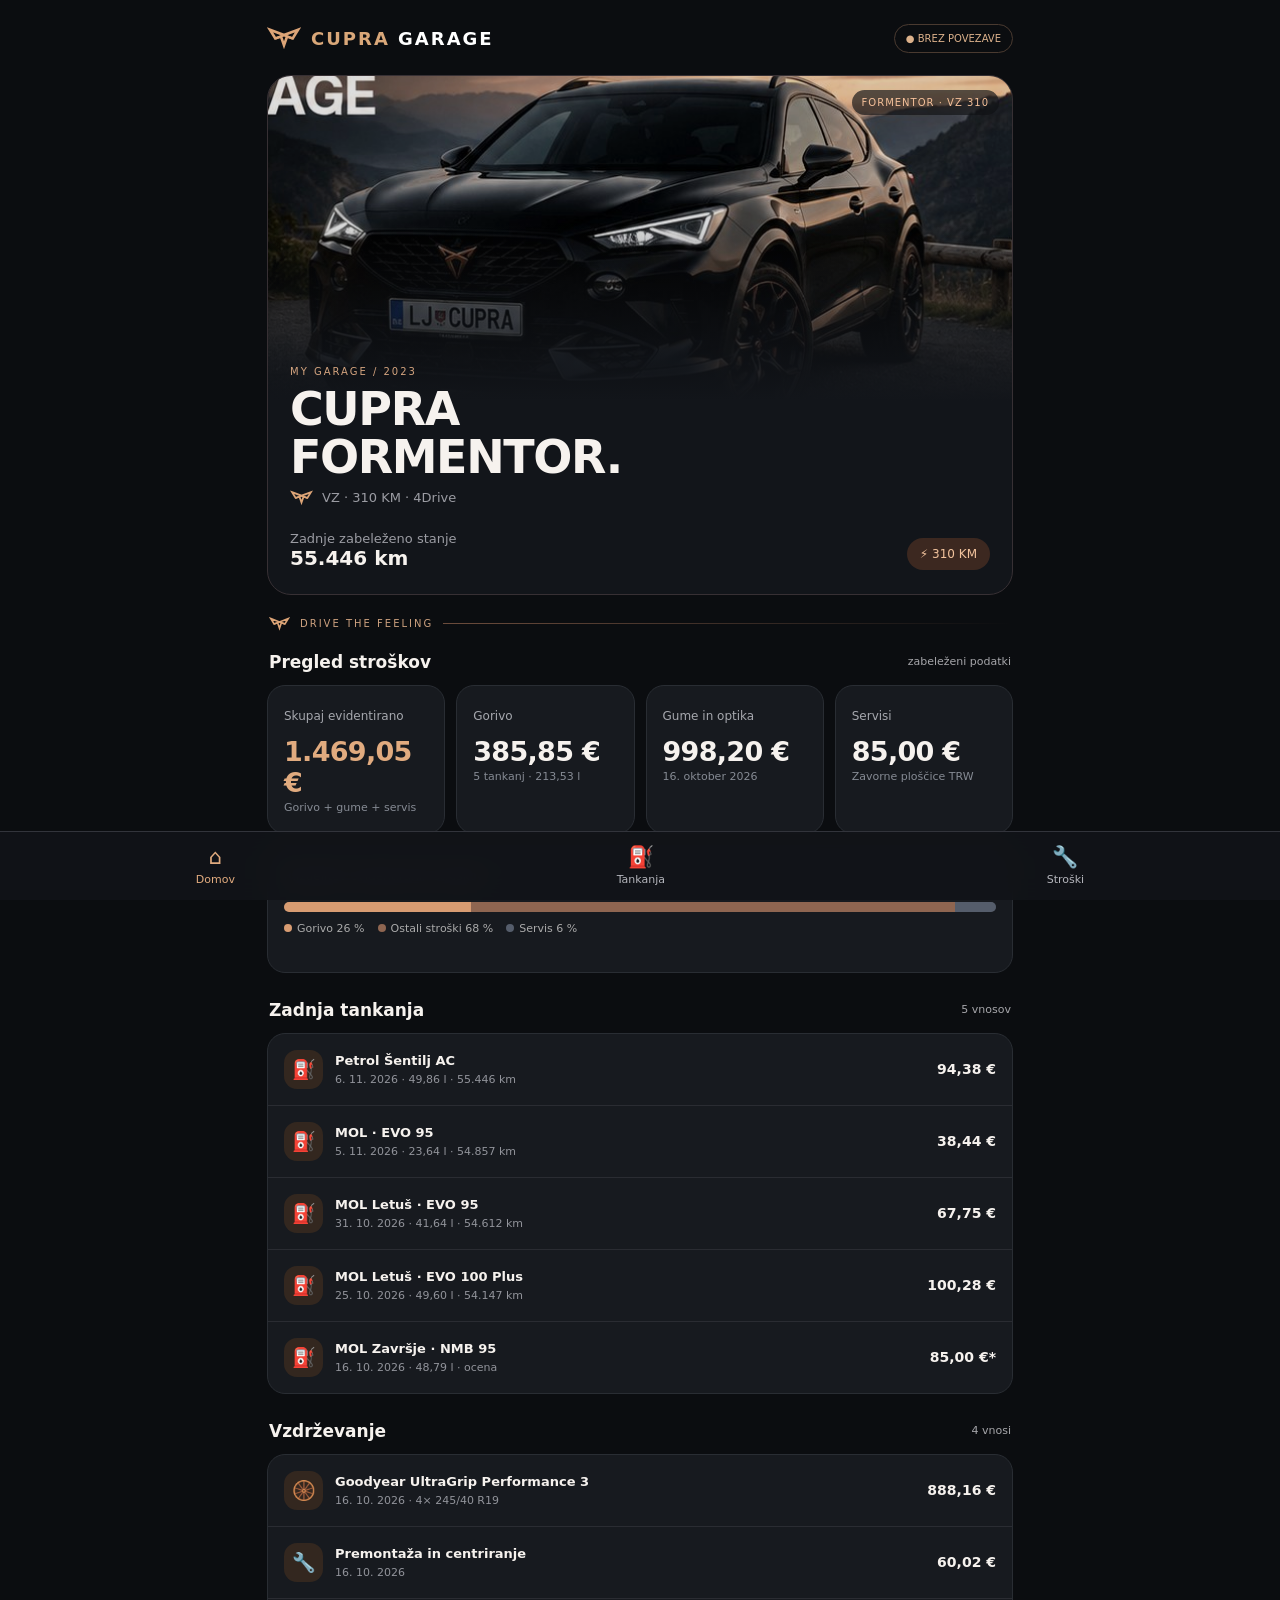
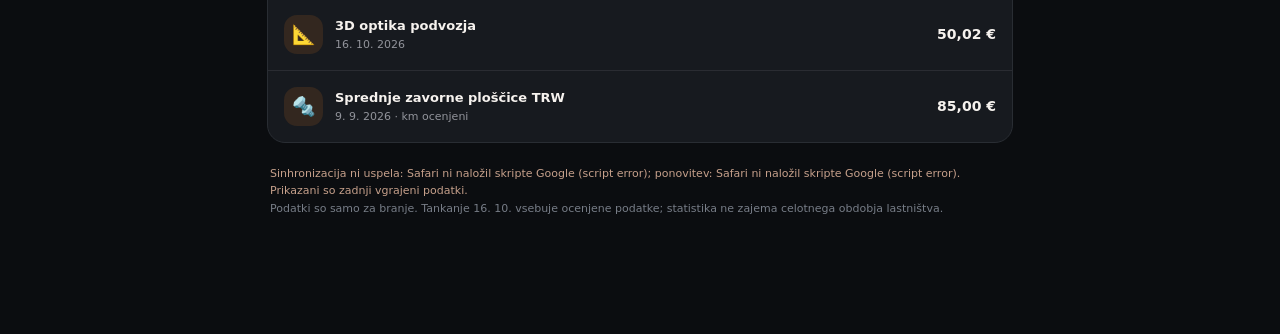
==== commit 5f6640a4: "Add files via upload" ====
--- a/cupra-garage-preview.html
+++ b/cupra-garage-preview.html
@@ -12,19 +12,43 @@
 const esc=v=>String(v??'').replace(/[&<>"']/g,c=>({'&':'&amp;','<':'&lt;','>':'&gt;','"':'&quot;',"'":'&#39;'}[c]));
 const row=(icon,title,detail,amount)=>`<div class="row"><div class="icon">${icon}</div><div class="desc"><b>${esc(title)}</b><small>${esc(detail)}</small></div><div class="amount">${eur(amount)}</div></div>`;
 const dateKey=v=>{const m=String(v||'').match(/(\d{1,2})\.\s*(\d{1,2})\.\s*(\d{4})/);return m?Number(m[3])*10000+Number(m[2])*100+Number(m[1]):0};
+// Safari-compatible JSONP: short callback, no extra query parameters.
+// Retry once; show the actual failure reason instead of masking it.
+let requestSerial=0;
+function loadJSONP(){
+ return new Promise((resolve,reject)=>{
+  const callback='cupraCb'+(++requestSerial);
+  const script=document.createElement('script');
+  let settled=false;
+  const finish=(err,value)=>{
+   if(settled)return;
+   settled=true;
+   clearTimeout(timer);
+   script.onerror=null;
+   script.onload=null;
+   script.remove();
+   try{delete window[callback]}catch(_){window[callback]=undefined}
+   if(err)reject(err);else resolve(value);
+  };
+  window[callback]=data=>finish(null,data);
+  script.onerror=()=>finish(new Error('Safari ni naložil skripte Google (script error)'));
+  script.onload=()=>{setTimeout(()=>{if(!settled)finish(new Error('Skripta se je naložila, vendar callback ni bil izveden'));},300)};
+  const timer=setTimeout(()=>finish(new Error('Časovna omejitev povezave (20 s)')),20000);
+  script.async=true;
+  script.src=API_URL+'?callback='+callback;
+  document.head.appendChild(script);
+ });
+}
 async function sync(){
  try{
-  const data=await new Promise((resolve,reject)=>{
-   const callback='cupraGarageCb'+Date.now()+'_'+Math.floor(Math.random()*100000);
-   const script=document.createElement('script');
-   let timer;
-   const cleanup=()=>{clearTimeout(timer);script.remove();window[callback]=()=>{};setTimeout(()=>{try{delete window[callback]}catch(_){}},60000);};
-   window[callback]=result=>{cleanup();resolve(result);};
-   script.onerror=()=>{cleanup();reject(new Error('JSONP ni uspel'));};
-   timer=setTimeout(()=>{cleanup();reject(new Error('Časovna omejitev povezave (15 s)'));},15000);
-   script.src=API_URL+'?callback='+encodeURIComponent(callback)+'&t='+Date.now();
-   document.head.appendChild(script);
-  });
+  let data;
+  try{data=await loadJSONP()}
+  catch(firstError){
+   console.warn('Prvi poskus JSONP:',firstError);
+   await new Promise(r=>setTimeout(r,1200));
+   try{data=await loadJSONP()}
+   catch(secondError){throw new Error(firstError.message+'; ponovitev: '+secondError.message)}
+  }
   if(data.status!=='ok'||!Array.isArray(data.fuel)||!Array.isArray(data.costs)||!Array.isArray(data.services))throw new Error('Nepričakovan odgovor API');
   const fuel=data.fuel, costs=data.costs, services=data.services;
   const fs=fuel.reduce((a,r)=>a+num(r['Znesek (€)']),0);
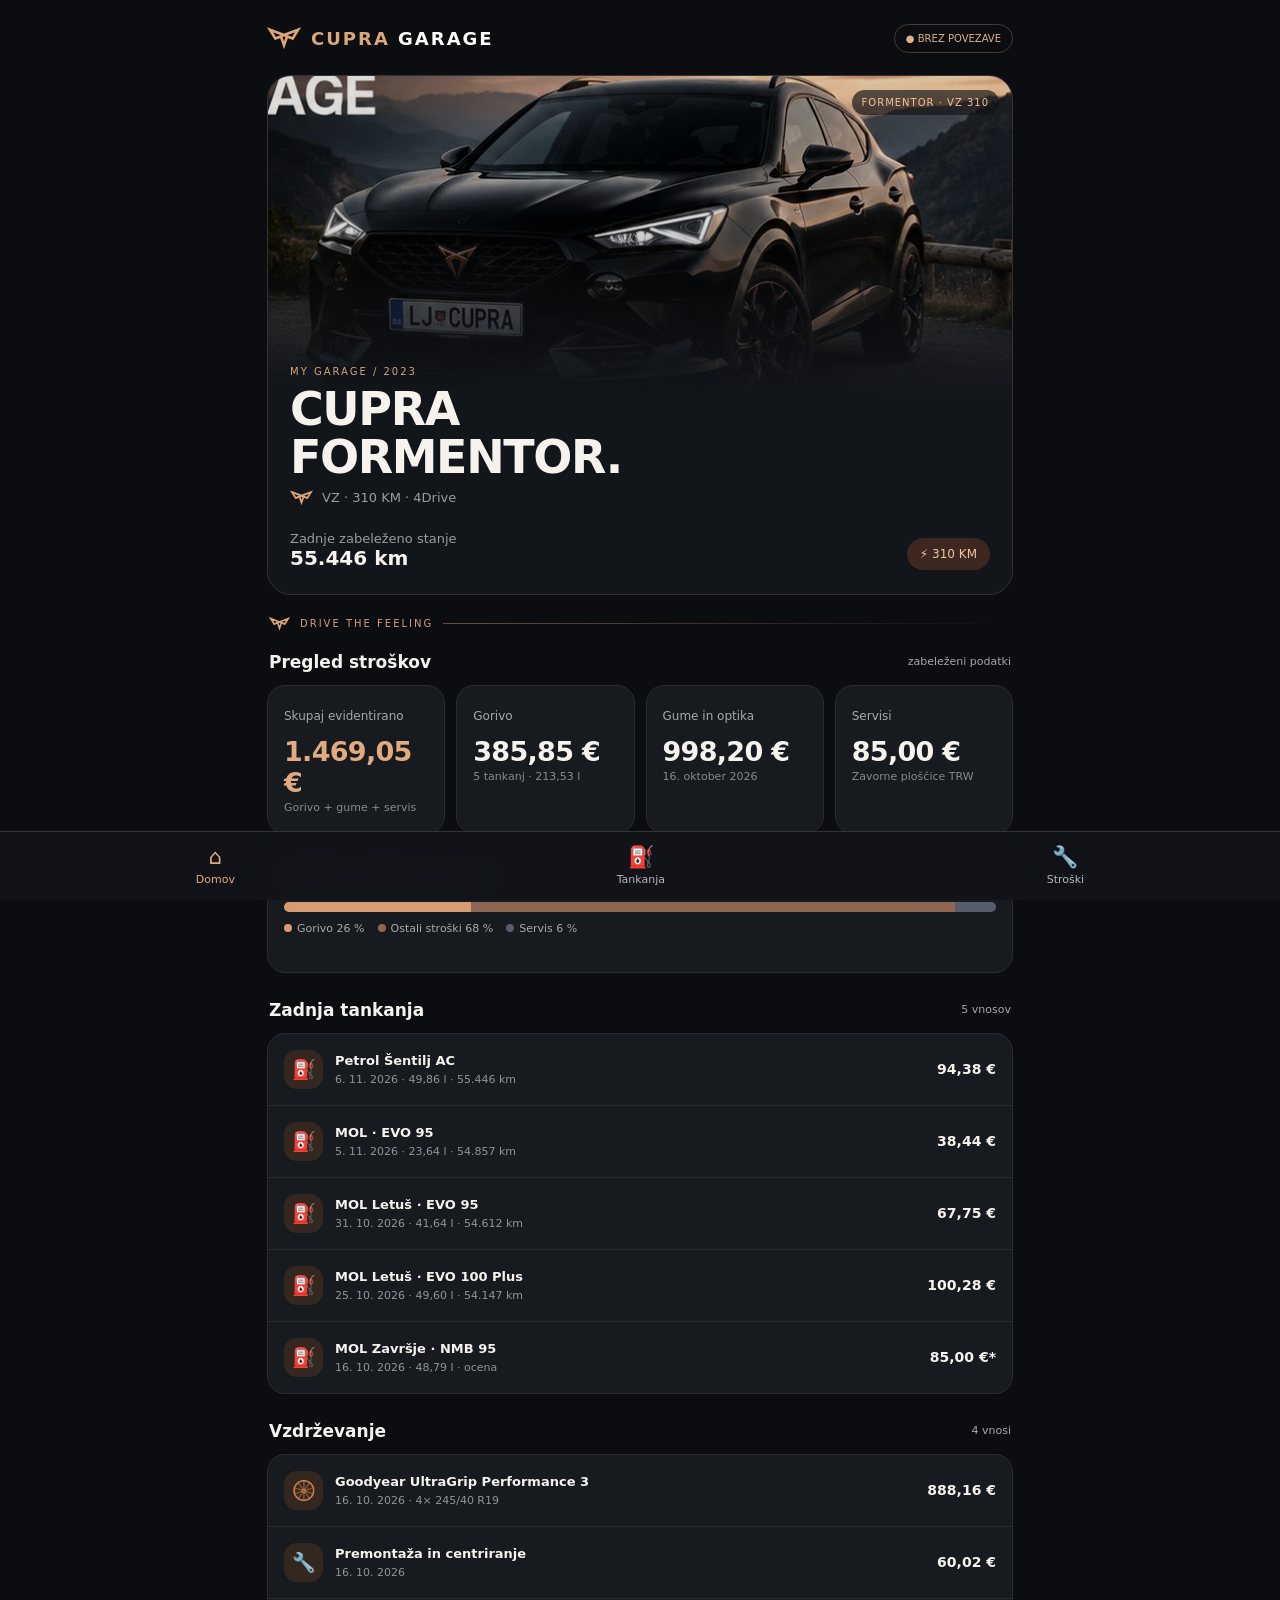
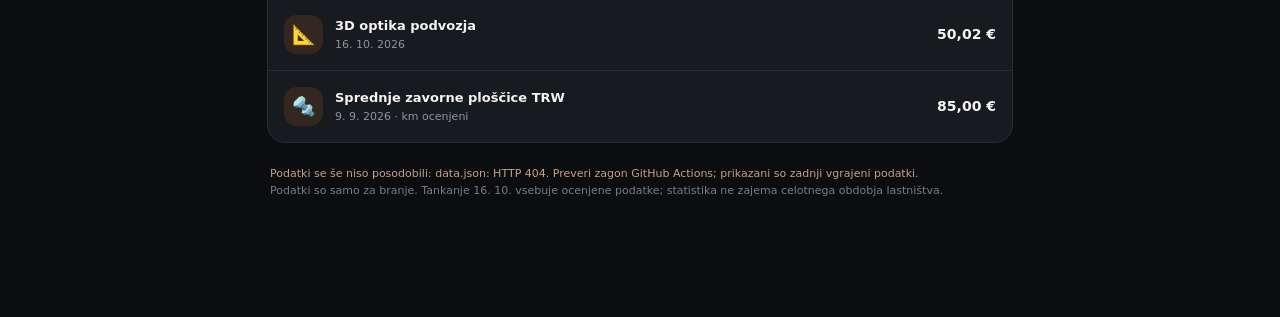
==== commit 508c5878: "Add files via upload" ====
--- a/cupra-garage-preview.html
+++ b/cupra-garage-preview.html
@@ -4,7 +4,6 @@
 .hero{padding:0;min-height:0;background:#12151a;isolation:isolate}.hero:after{display:none}.hero-photo{position:relative;height:clamp(210px,51vw,335px);overflow:hidden;background:linear-gradient(120deg,#1d1d20,#5d4132)}.hero-photo img{width:100%;height:100%;object-fit:cover;object-position:55% 48%;display:block;filter:brightness(.87) saturate(.9)}.hero-photo:after{content:"";position:absolute;inset:0;background:linear-gradient(0deg,#12151a 0%,transparent 55%)}.hero-copy{padding:0 22px 24px;position:relative;margin-top:-35px;z-index:1}.hero h1{font-size:clamp(31px,7vw,46px);margin:9px 0 7px}.hero .bottom{margin-top:24px}.model-line{display:flex;align-items:center;gap:9px}.model-line .cupra-mark{width:23px;height:18px}.hero .eyebrow{font-size:10px}.hero-photo-caption{position:absolute;right:13px;top:14px;background:#101114a8;color:#f4c09a;padding:7px 10px;border-radius:40px;font-size:10px;letter-spacing:1px;z-index:1}.brand-divider{display:flex;align-items:center;gap:10px;color:#cda17f;margin:21px 2px -7px;font-size:10px;letter-spacing:2px}.brand-divider:after{content:"";height:1px;background:linear-gradient(90deg,#6c4c3c,transparent);flex:1}.brand-divider .cupra-mark{width:21px;height:16px}.sync-detail{display:block;color:#c6a08b;margin-top:6px;overflow-wrap:anywhere}
 @media(min-width:700px){.hero-photo{height:325px}.hero-photo img{object-position:50% 50%}}
 </style></head><body><main><div class="top"><div class="brandline"><svg class="cupra-mark" viewBox="0 0 90 62" aria-label="Cupra navdihnjen simbol" role="img"><path d="M8 8 45 22 82 8 68 31 53 26 45 49 37 26 22 31Z" fill="none" stroke="currentColor" stroke-width="7" stroke-linejoin="miter"/><path d="M22 31 45 22 68 31" fill="none" stroke="currentColor" stroke-width="6"/></svg><div class="logo">CUPRA <span style="color:#fff">GARAGE</span></div></div><div class="badge">● POVEZOVANJE</div></div><section class="hero"><div class="hero-photo"><img src="cupra-formentor-hero.jpg" alt="Ilustrativni prikaz črne Cupre Formentor VZ v gorski pokrajini" fetchpriority="high"><span class="hero-photo-caption">FORMENTOR · VZ 310</span></div><div class="hero-copy"><div class="eyebrow">MY GARAGE / 2023</div><h1>CUPRA<br>FORMENTOR.</h1><div class="muted model-line"><svg class="cupra-mark" viewBox="0 0 90 62" aria-label="Cupra navdihnjen simbol" role="img"><path d="M8 8 45 22 82 8 68 31 53 26 45 49 37 26 22 31Z" fill="none" stroke="currentColor" stroke-width="7" stroke-linejoin="miter"/><path d="M22 31 45 22 68 31" fill="none" stroke="currentColor" stroke-width="6"/></svg><span>VZ · 310 KM · 4Drive</span></div><div class="bottom"><div><div class="muted">Zadnje zabeleženo stanje</div><strong id="odometer">55.446 km</strong></div><div class="pill">⚡ 310 KM</div></div></div></section><div class="brand-divider"><svg class="cupra-mark" viewBox="0 0 90 62" aria-label="Cupra navdihnjen simbol" role="img"><path d="M8 8 45 22 82 8 68 31 53 26 45 49 37 26 22 31Z" fill="none" stroke="currentColor" stroke-width="7" stroke-linejoin="miter"/><path d="M22 31 45 22 68 31" fill="none" stroke="currentColor" stroke-width="6"/></svg><span>DRIVE THE FEELING</span></div><div class="section"><h2>Pregled stroškov</h2><span>zabeleženi podatki</span></div><div class="grid"><div class="card"><small>Skupaj evidentirano</small><div class="value copper"><span id="total">1.469,05 €</span></div><div class="hint">Gorivo + gume + servis</div></div><div class="card"><small>Gorivo</small><div class="value"><span id="fuelSum">385,85 €</span></div><div class="hint"><span id="fuelHint">5 tankanj · 213,53 l</span></div></div><div class="card"><small>Gume in optika</small><div class="value"><span id="costSum">998,20 €</span></div><div class="hint">16. oktober 2026</div></div><div class="card"><small>Servisi</small><div class="value"><span id="serviceSum">85,00 €</span></div><div class="hint">Zavorne ploščice TRW</div></div><div class="card wide"><small>Razdelitev evidentiranih stroškov</small><div class="bar"><i id="fuelBar" style="width:26.28%"></i><i id="costBar" style="width:67.99%"></i><i id="serviceBar" style="width:5.73%"></i></div><div class="legend"><span><i class="dot"></i><span id="fuelPct">Gorivo 26 %</span></span><span><i class="dot" style="background:#8f6651"></i><span id="costPct">Ostali stroški 68 %</span></span><span><i class="dot" style="background:#555d6b"></i><span id="servicePct">Servis 6 %</span></span></div></div></div><div class="section" id="tankanja"><h2>Zadnja tankanja</h2><span id="fuelCount">5 vnosov</span></div><div class="list" id="fuelList"><div class="row"><div class="icon">⛽</div><div class="desc"><b>Petrol Šentilj AC</b><small>6. 11. 2026 · 49,86 l · 55.446 km</small></div><div class="amount">94,38 €</div></div><div class="row"><div class="icon">⛽</div><div class="desc"><b>MOL · EVO 95</b><small>5. 11. 2026 · 23,64 l · 54.857 km</small></div><div class="amount">38,44 €</div></div><div class="row"><div class="icon">⛽</div><div class="desc"><b>MOL Letuš · EVO 95</b><small>31. 10. 2026 · 41,64 l · 54.612 km</small></div><div class="amount">67,75 €</div></div><div class="row"><div class="icon">⛽</div><div class="desc"><b>MOL Letuš · EVO 100 Plus</b><small>25. 10. 2026 · 49,60 l · 54.147 km</small></div><div class="amount">100,28 €</div></div><div class="row"><div class="icon">⛽</div><div class="desc"><b>MOL Završje · NMB 95</b><small>16. 10. 2026 · 48,79 l · ocena</small></div><div class="amount">85,00 €*</div></div></div><div class="section" id="stroski"><h2>Vzdrževanje</h2><span id="maintenanceCount">4 vnosi</span></div><div class="list" id="maintenanceList"><div class="row"><div class="icon">🛞</div><div class="desc"><b>Goodyear UltraGrip Performance 3</b><small>16. 10. 2026 · 4× 245/40 R19</small></div><div class="amount">888,16 €</div></div><div class="row"><div class="icon">🔧</div><div class="desc"><b>Premontaža in centriranje</b><small>16. 10. 2026</small></div><div class="amount">60,02 €</div></div><div class="row"><div class="icon">📐</div><div class="desc"><b>3D optika podvozja</b><small>16. 10. 2026</small></div><div class="amount">50,02 €</div></div><div class="row"><div class="icon">🔩</div><div class="desc"><b>Sprednje zavorne ploščice TRW</b><small>9. 9. 2026 · km ocenjeni</small></div><div class="amount">85,00 €</div></div></div><p class="foot"><span id="syncStatus" class="sync-detail">Prikazani so zadnji vgrajeni podatki. Povezujem se s preglednico …</span> Podatki so samo za branje. Tankanje 16. 10. vsebuje ocenjene podatke; statistika ne zajema celotnega obdobja lastništva.</p></main><nav class="nav"><a class="active" href="#"><span>⌂</span>Domov</a><a href="#tankanja"><span>⛽</span>Tankanja</a><a href="#stroski"><span>🔧</span>Stroški</a></nav><script>
-const API_URL='https://script.google.com/macros/s/AKfycbz-SVo5EAgJ5OtuRPjExU_SezVSRRX81LytZXfT2G-XsERzn677CKY4XsHwgW8qG3YYng/exec';
 const $=id=>document.getElementById(id);
 const num=v=>{const t=String(v??'').replace(/\s/g,'').replace(/[^0-9,.-]/g,'');return Number(t.includes(',')?t.replace(/\./g,'').replace(',','.'):t)||0};
 const eur=v=>new Intl.NumberFormat('sl-SI',{style:'currency',currency:'EUR'}).format(v);
@@ -12,43 +11,13 @@
 const esc=v=>String(v??'').replace(/[&<>"']/g,c=>({'&':'&amp;','<':'&lt;','>':'&gt;','"':'&quot;',"'":'&#39;'}[c]));
 const row=(icon,title,detail,amount)=>`<div class="row"><div class="icon">${icon}</div><div class="desc"><b>${esc(title)}</b><small>${esc(detail)}</small></div><div class="amount">${eur(amount)}</div></div>`;
 const dateKey=v=>{const m=String(v||'').match(/(\d{1,2})\.\s*(\d{1,2})\.\s*(\d{4})/);return m?Number(m[3])*10000+Number(m[2])*100+Number(m[1]):0};
-// Safari-compatible JSONP: short callback, no extra query parameters.
-// Retry once; show the actual failure reason instead of masking it.
-let requestSerial=0;
-function loadJSONP(){
- return new Promise((resolve,reject)=>{
-  const callback='cupraCb'+(++requestSerial);
-  const script=document.createElement('script');
-  let settled=false;
-  const finish=(err,value)=>{
-   if(settled)return;
-   settled=true;
-   clearTimeout(timer);
-   script.onerror=null;
-   script.onload=null;
-   script.remove();
-   try{delete window[callback]}catch(_){window[callback]=undefined}
-   if(err)reject(err);else resolve(value);
-  };
-  window[callback]=data=>finish(null,data);
-  script.onerror=()=>finish(new Error('Safari ni naložil skripte Google (script error)'));
-  script.onload=()=>{setTimeout(()=>{if(!settled)finish(new Error('Skripta se je naložila, vendar callback ni bil izveden'));},300)};
-  const timer=setTimeout(()=>finish(new Error('Časovna omejitev povezave (20 s)')),20000);
-  script.async=true;
-  script.src=API_URL+'?callback='+callback;
-  document.head.appendChild(script);
- });
-}
+// Podatki se naložijo iz datoteke na isti domeni kot spletna stran.
+// GitHub Actions jo posodablja približno vsakih 15 minut.
 async function sync(){
  try{
-  let data;
-  try{data=await loadJSONP()}
-  catch(firstError){
-   console.warn('Prvi poskus JSONP:',firstError);
-   await new Promise(r=>setTimeout(r,1200));
-   try{data=await loadJSONP()}
-   catch(secondError){throw new Error(firstError.message+'; ponovitev: '+secondError.message)}
-  }
+  const response=await fetch('./data.json?ts='+Date.now(), {cache:'no-store'});
+  if(!response.ok) throw new Error('data.json: HTTP '+response.status);
+  const data=await response.json();
   if(data.status!=='ok'||!Array.isArray(data.fuel)||!Array.isArray(data.costs)||!Array.isArray(data.services))throw new Error('Nepričakovan odgovor API');
   const fuel=data.fuel, costs=data.costs, services=data.services;
   const fs=fuel.reduce((a,r)=>a+num(r['Znesek (€)']),0);
@@ -71,8 +40,8 @@
   $('maintenanceList').innerHTML=all.map(r=>row(r.icon,r.title,`${r.date||''} · ${r.detail}`,r.amount)).join('')||'<div class="row">Ni vnosov</div>';
   $('maintenanceCount').textContent=all.length+' vnosov';
   document.querySelector('.badge').textContent='● POVEZANO';
-  $('syncStatus').textContent='Podatki iz Google Sheets, osveženi '+new Date().toLocaleString('sl-SI')+'.';
- }catch(e){console.error('Cupra Garage sync:',e);document.querySelector('.badge').textContent='● BREZ POVEZAVE';$('syncStatus').textContent='Sinhronizacija ni uspela: '+(e && e.message ? e.message : String(e))+'. Prikazani so zadnji vgrajeni podatki.';}
+  $('syncStatus').textContent='Podatki iz Google Sheets. Zadnja sinhronizacija: '+(data.updated?new Date(data.updated).toLocaleString('sl-SI'):'čas ni znan')+'.';
+ }catch(e){console.error('Cupra Garage sync:',e);document.querySelector('.badge').textContent='● BREZ POVEZAVE';$('syncStatus').textContent='Podatki se še niso posodobili: '+(e && e.message ? e.message : String(e))+'. Preveri zagon GitHub Actions; prikazani so zadnji vgrajeni podatki.';}
 }
 sync();
 </script></body></html>
